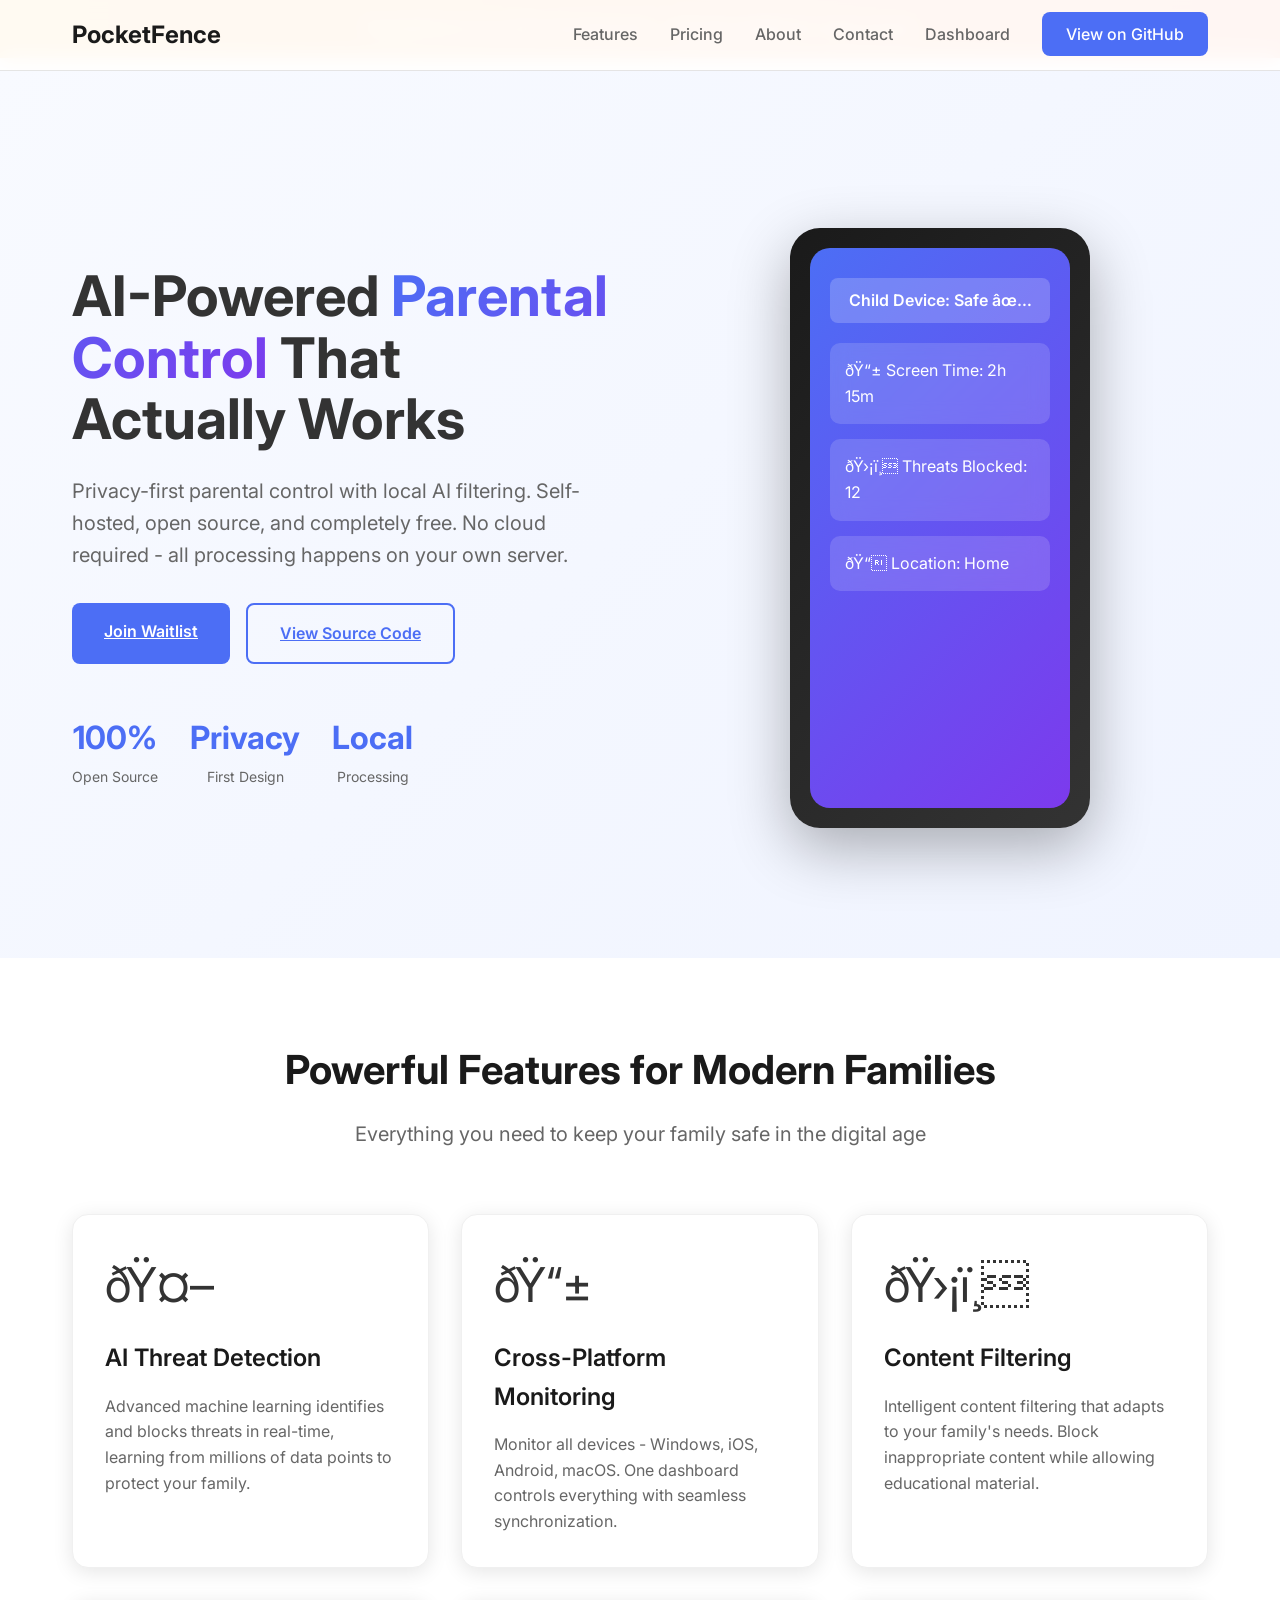
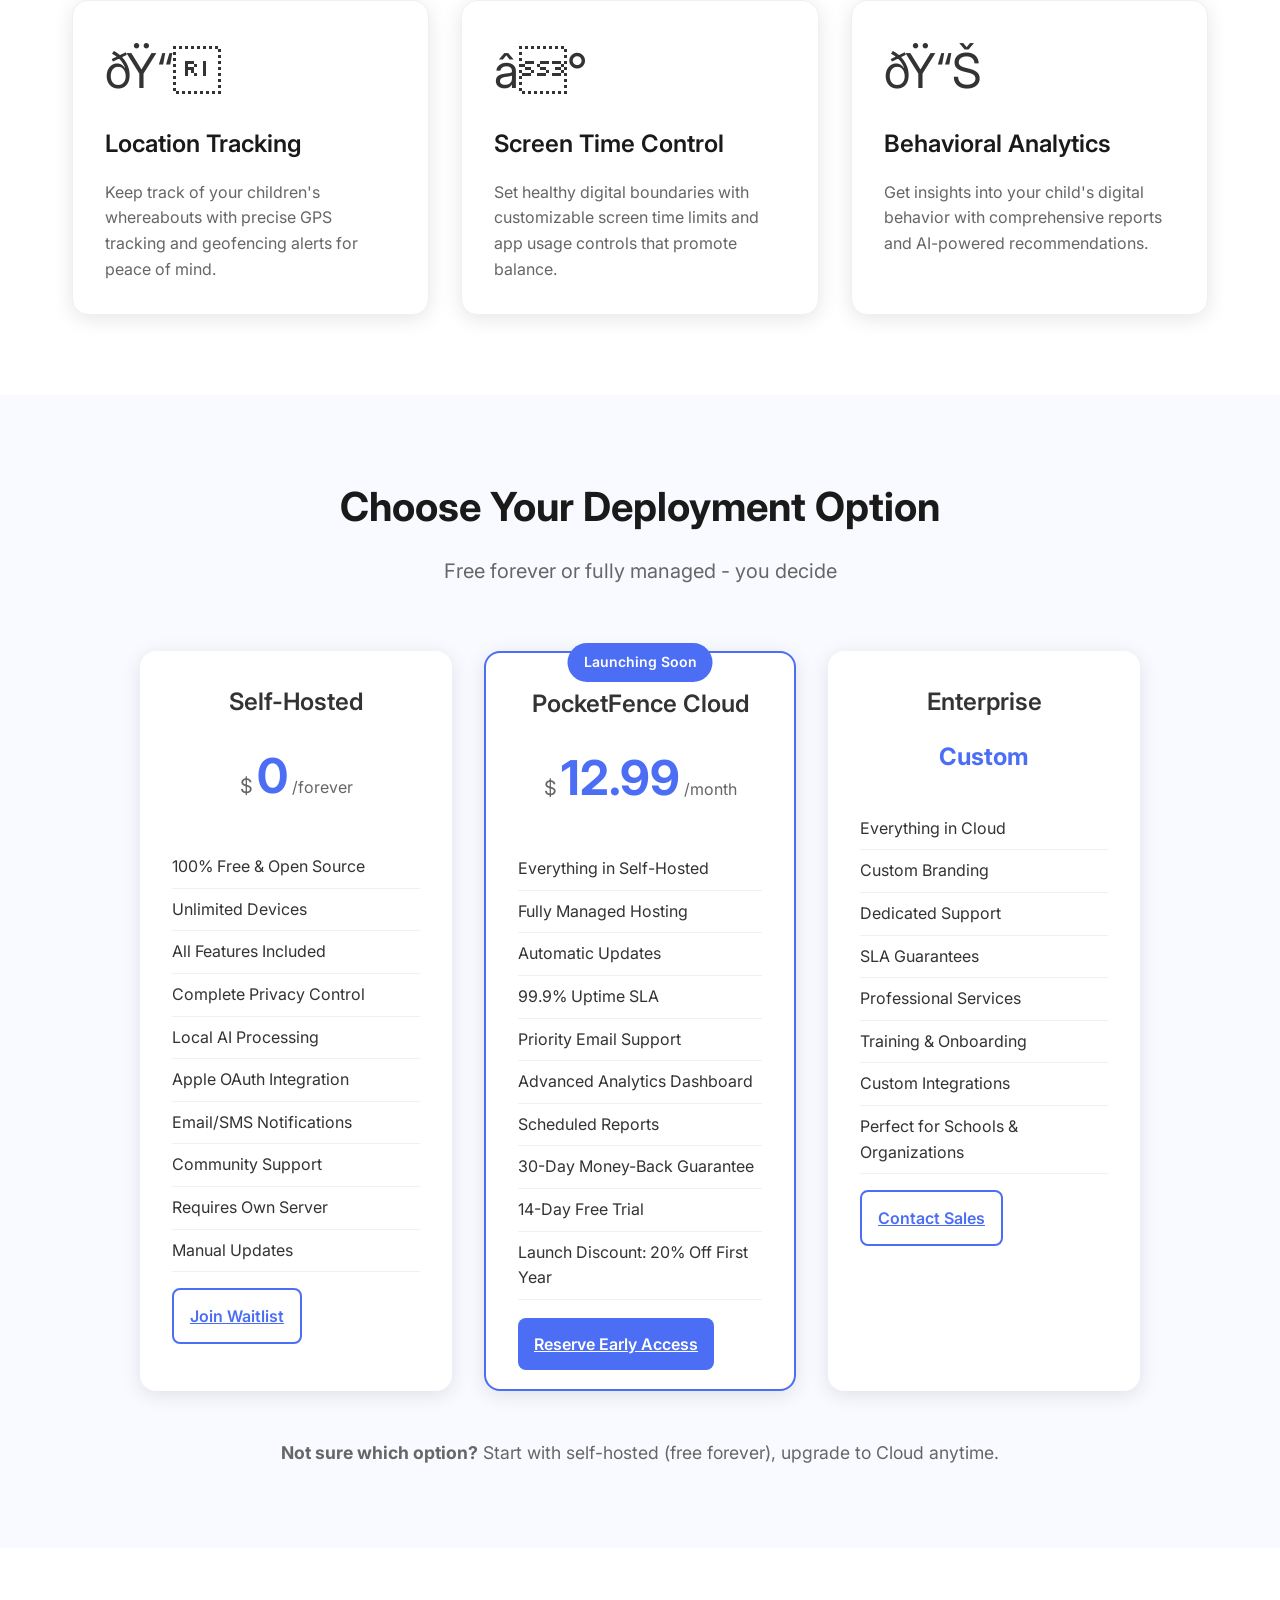
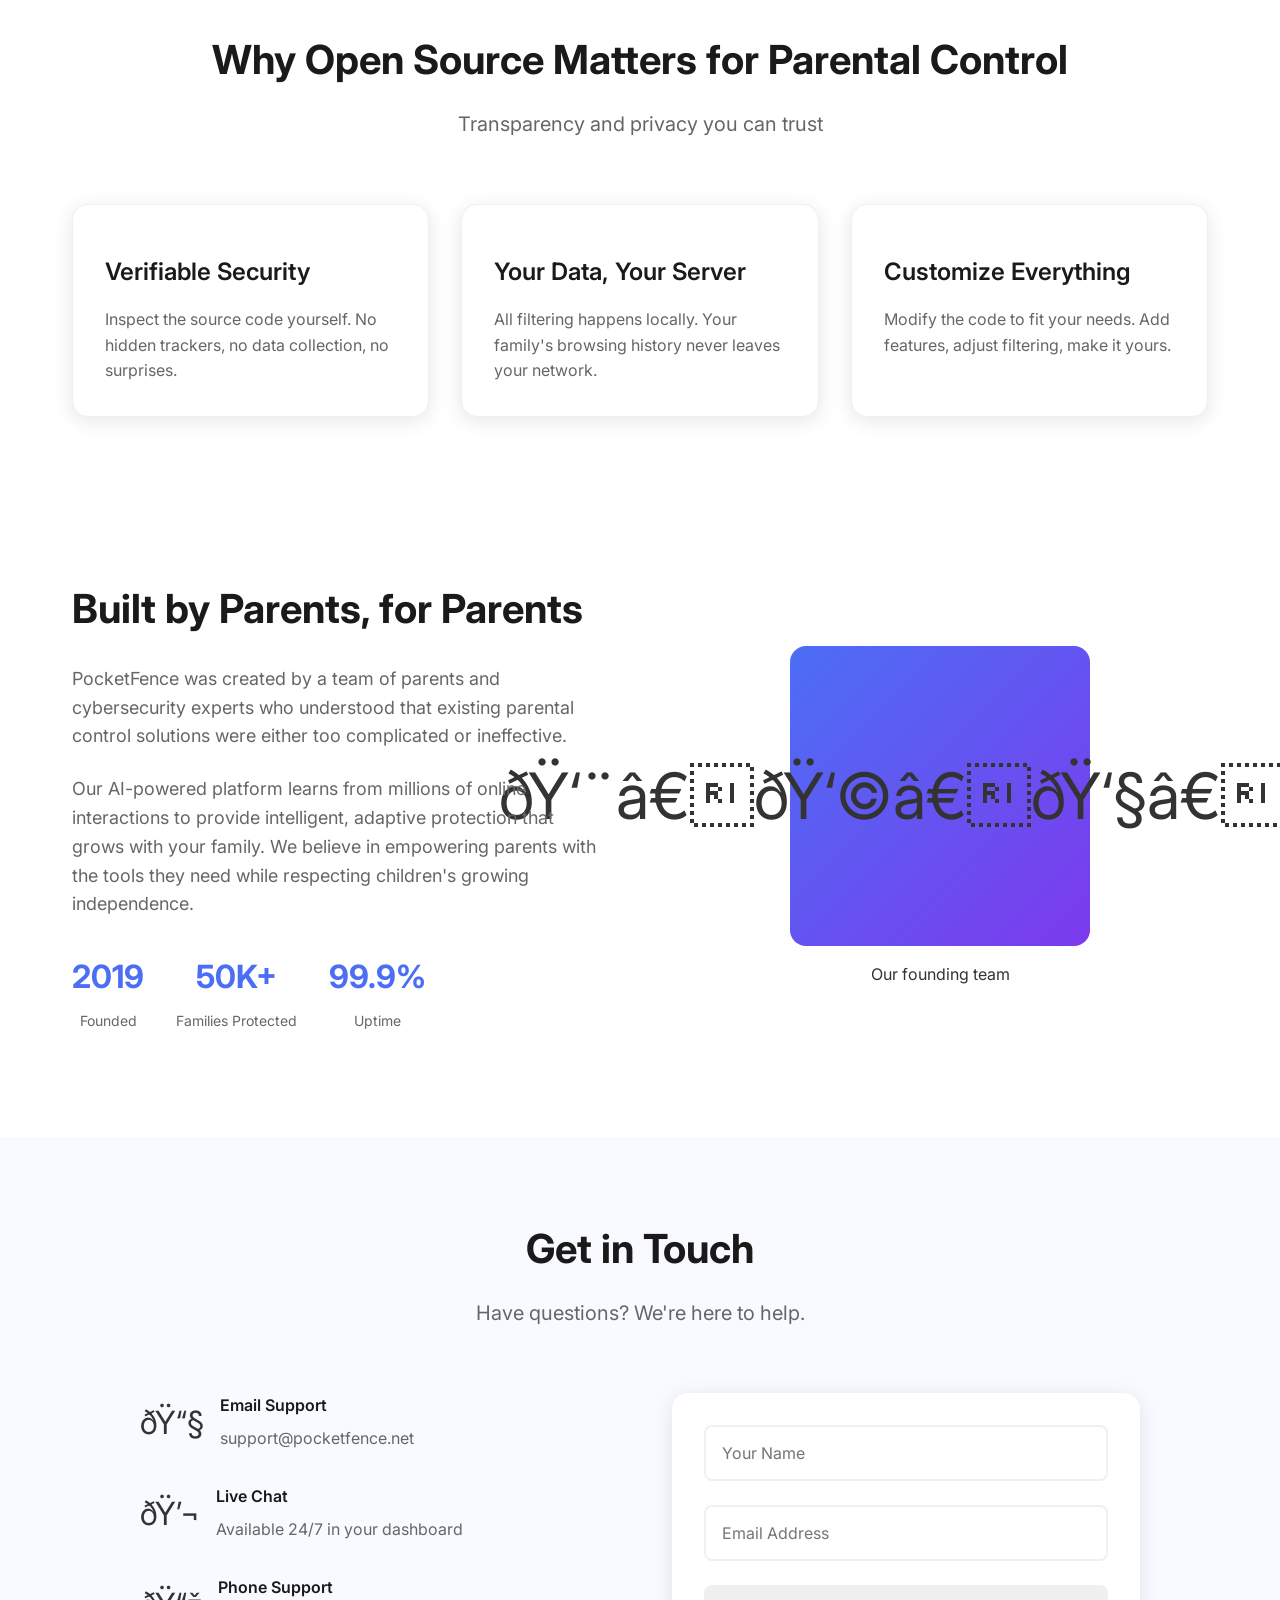
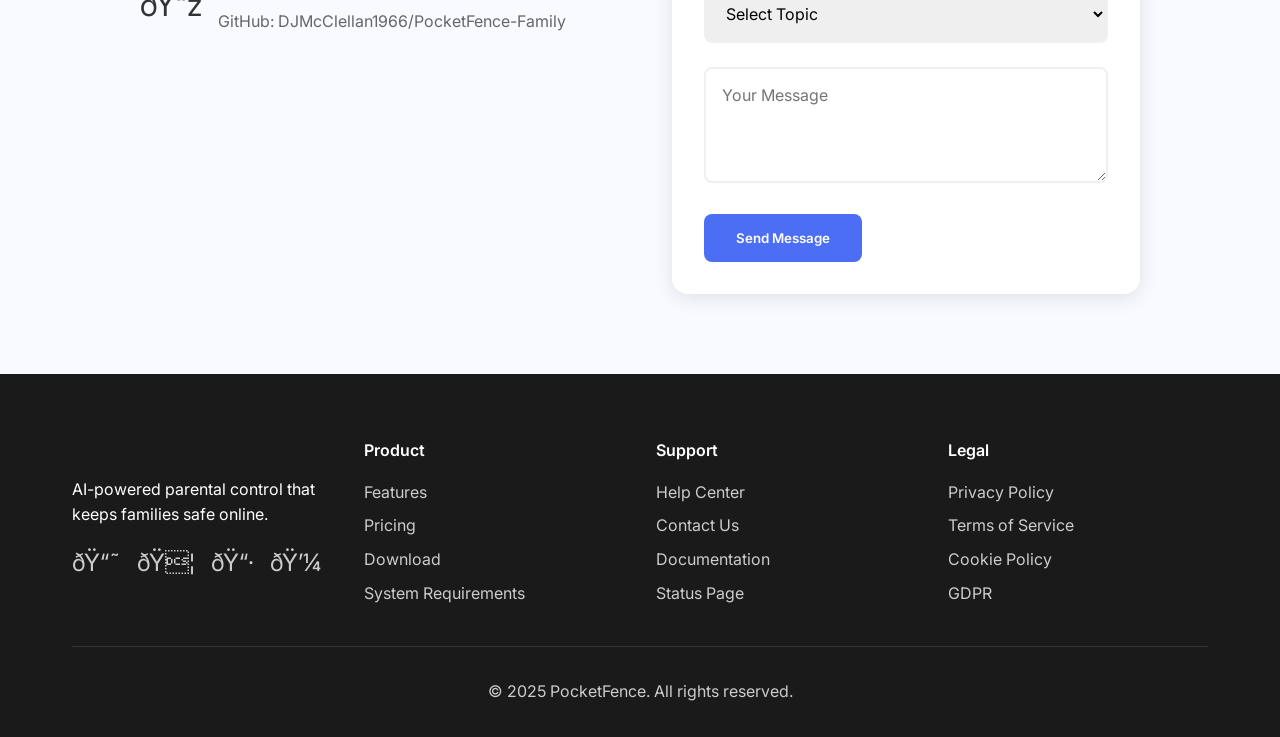
==== index.html @ a342f2fc "Revert "Fix navigation text and emoji rendering" This reverts commit f60ad20c7af3247d49fdb60813ce9ad" ====
﻿<!DOCTYPE html>
<html lang="en">
<head>
    <meta charset="UTF-8">
    <meta name="viewport" content="width=device-width, initial-scale=1.0">
    <title>PocketFence - AI-Powered Parental Control</title>
    <meta name="description" content="Revolutionary AI-powered parental control software that keeps your family safe online. Monitor, protect, and guide your children's digital experience.">
    <link rel="stylesheet" href="styles.css">
    <link rel="preconnect" href="https://fonts.googleapis.com">
    <link rel="preconnect" href="https://fonts.gstatic.com" crossorigin>
    <link href="https://fonts.googleapis.com/css2?family=Inter:wght@300;400;500;600;700&display=swap" rel="stylesheet">
    <script src="https://js.stripe.com/v3/"></script>
<style>
.coming-soon-banner {
    background: linear-gradient(90deg, #ff9800 0%, #ff5722 100%);
    color: white;
    padding: 1rem;
    text-align: center;
    font-weight: 600;
    position: sticky;
    top: 0;
    z-index: 1000;
    box-shadow: 0 2px 10px rgba(0,0,0,0.1);
}
.coming-soon-banner a {
    color: white;
    text-decoration: underline;
    font-weight: 700;
}
</style>
</head>
<div class='coming-soon-banner'> PocketFence is in active development - <a href='early-access.html'>Join the waitlist</a> for early access</div>
<body>
    <!-- Navigation -->
    <nav class="navbar">
        <div class="nav-container">
            <div class="nav-logo">
                
                <span class="logo-text">PocketFence</span>
            </div>
            <ul class="nav-menu">
                <li><a href="#features" class="nav-link">Features</a></li>
                <li><a href="#pricing" class="nav-link">Pricing</a></li>
                <li><a href="#about" class="nav-link">About</a></li>
                <li><a href="#contact" class="nav-link">Contact</a></li>
                <li><a href="https://pocketfence.net:5000" class="nav-link">Dashboard</a></li>
                <li><a href="https://github.com/DJMcClellan1966/PocketFence-Family" class="nav-link cta-button">View on GitHub</a></li>
            </ul>
            <div class="hamburger">
                <span></span><span></span><span></span>
            </div>
        </div>
    </nav>

    <!-- Hero Section -->
    <section class="hero">
        <div class="hero-container">
            <div class="hero-content">
                <h1 class="hero-title">
                    AI-Powered <span class="gradient-text">Parental Control</span> 
                    That Actually Works
                </h1>
                <p class="hero-description">
                    Privacy-first parental control with local AI filtering.
                    Self-hosted, open source, and completely free.
                    No cloud required - all processing happens on your own server.
                </p>
                <div class="hero-buttons">
                    <a href="early-access.html" class="btn-primary">Join Waitlist</a>
                    <a href="https://github.com/DJMcClellan1966/PocketFence-Family" class="btn-secondary">View Source Code</a>
                </div>
                <div class="hero-stats">
                    <div class="stat">
                        <span class="stat-number">100%</span>
                        <span class="stat-label">Open Source</span>
                    </div>
                    <div class="stat">
                        <span class="stat-number">Privacy</span>
                        <span class="stat-label">First Design</span>
                    </div>
                    <div class="stat">
                        <span class="stat-number">Local</span>
                        <span class="stat-label">Processing</span>
                    </div>
                </div>
            </div>
            <div class="hero-visual">
                <div class="phone-mockup">
                    <div class="phone-screen">
                        <div class="app-interface">
                            <div class="status-bar">Child Device: Safe âœ…</div>
                            <div class="dashboard-widgets">
                                <div class="widget">ðŸ“± Screen Time: 2h 15m</div>
                                <div class="widget">ðŸ›¡ï¸ Threats Blocked: 12</div>
                                <div class="widget">ðŸ“ Location: Home</div>
                            </div>
                        </div>
                    </div>
                </div>
            </div>
        </div>
    </section>

    <!-- Features Section -->
    <section id="features" class="features">
        <div class="container">
            <div class="section-header">
                <h2>Powerful Features for Modern Families</h2>
                <p>Everything you need to keep your family safe in the digital age</p>
            </div>
            <div class="features-grid">
                <div class="feature-card">
                    <div class="feature-icon">ðŸ¤–</div>
                    <h3>AI Threat Detection</h3>
                    <p>Advanced machine learning identifies and blocks threats in real-time, learning from millions of data points to protect your family.</p>
                </div>
                <div class="feature-card">
                    <div class="feature-icon">ðŸ“±</div>
                    <h3>Cross-Platform Monitoring</h3>
                    <p>Monitor all devices - Windows, iOS, Android, macOS. One dashboard controls everything with seamless synchronization.</p>
                </div>
                <div class="feature-card">
                    <div class="feature-icon">ðŸ›¡ï¸</div>
                    <h3>Content Filtering</h3>
                    <p>Intelligent content filtering that adapts to your family's needs. Block inappropriate content while allowing educational material.</p>
                </div>
                <div class="feature-card">
                    <div class="feature-icon">ðŸ“</div>
                    <h3>Location Tracking</h3>
                    <p>Keep track of your children's whereabouts with precise GPS tracking and geofencing alerts for peace of mind.</p>
                </div>
                <div class="feature-card">
                    <div class="feature-icon">â°</div>
                    <h3>Screen Time Control</h3>
                    <p>Set healthy digital boundaries with customizable screen time limits and app usage controls that promote balance.</p>
                </div>
                <div class="feature-card">
                    <div class="feature-icon">ðŸ“Š</div>
                    <h3>Behavioral Analytics</h3>
                    <p>Get insights into your child's digital behavior with comprehensive reports and AI-powered recommendations.</p>
                </div>
            </div>
        </div>
    </section>

    <!-- Pricing Section -->
    <section id="pricing" class="pricing">
          <div class="container">
              <div class="section-header">
                  <h2>Choose Your Deployment Option</h2>
                  <p>Free forever or fully managed - you decide</p>
              </div>
              <div class="pricing-grid">
                  <div class="pricing-card">
                      <div class="plan-header">
                          <h3>Self-Hosted</h3>
                          <div class="plan-price">
                              <span class="currency">$</span>
                              <span class="amount">0</span>
                              <span class="period">/forever</span>
                          </div>
                      </div>
                      <ul class="plan-features">
                          <li> 100% Free & Open Source</li>
                          <li> Unlimited Devices</li>
                          <li> All Features Included</li>
                          <li> Complete Privacy Control</li>
                          <li> Local AI Processing</li>
                          <li> Apple OAuth Integration</li>
                          <li> Email/SMS Notifications</li>
                          <li> Community Support</li>
                          <li> Requires Own Server</li>
                          <li> Manual Updates</li>
                      </ul>
                      <a href="early-access.html" class="plan-button btn-outline">Join Waitlist</a>
                  </div>

                  <div class="pricing-card featured">
                      <div class="popular-badge">Launching Soon</div>
                      <div class="plan-header">
                          <h3>PocketFence Cloud</h3>
                          <div class="plan-price">
                              <span class="currency">$</span>
                              <span class="amount">12.99</span>
                              <span class="period">/month</span>
                          </div>
                      </div>
                      <ul class="plan-features">
                          <li> Everything in Self-Hosted</li>
                          <li> Fully Managed Hosting</li>
                          <li> Automatic Updates</li>
                          <li> 99.9% Uptime SLA</li>
                          <li> Priority Email Support</li>
                          <li> Advanced Analytics Dashboard</li>
                          <li> Scheduled Reports</li>
                          <li> 30-Day Money-Back Guarantee</li>
                          <li> 14-Day Free Trial</li>
                          <li> Launch Discount: 20% Off First Year</li>
                      </ul>
                      <a href="early-access.html" class="plan-button btn-primary">Reserve Early Access</a>
                  </div>

                  <div class="pricing-card">
                      <div class="plan-header">
                          <h3>Enterprise</h3>
                          <div class="plan-price">
                              <span class="amount" style="font-size: 1.5rem;">Custom</span>
                          </div>
                      </div>
                      <ul class="plan-features">
                          <li> Everything in Cloud</li>
                          <li> Custom Branding</li>
                          <li> Dedicated Support</li>
                          <li> SLA Guarantees</li>
                          <li> Professional Services</li>
                          <li> Training & Onboarding</li>
                          <li> Custom Integrations</li>
                          <li> Perfect for Schools & Organizations</li>
                      </ul>
                      <a href="mailto:enterprise@pocketfence.net" class="plan-button btn-outline">Contact Sales</a>
                  </div>
              </div>

              <div class="container" style="margin-top: 3rem; text-align: center;">
                  <p style="color: #666; font-size: 1.1rem;">
                       <strong>Not sure which option?</strong> Start with self-hosted (free forever), upgrade to Cloud anytime.
                  </p>
              </div>
          </div>
      </section><!-- Why Open Source Section -->
      <section class="features">
          <div class="container">
              <div class="section-header">
                  <h2>Why Open Source Matters for Parental Control</h2>
                  <p>Transparency and privacy you can trust</p>
              </div>
              <div class="features-grid">
                  <div class="feature-card">
                      <div class="feature-icon"></div>
                      <h3>Verifiable Security</h3>
                      <p>Inspect the source code yourself. No hidden trackers, no data collection, no surprises.</p>
                  </div>
                  <div class="feature-card">
                      <div class="feature-icon"></div>
                      <h3>Your Data, Your Server</h3>
                      <p>All filtering happens locally. Your family's browsing history never leaves your network.</p>
                  </div>
                  <div class="feature-card">
                      <div class="feature-icon"></div>
                      <h3>Customize Everything</h3>
                      <p>Modify the code to fit your needs. Add features, adjust filtering, make it yours.</p>
                  </div>
              </div>
          </div>
      </section>

      <!-- About Section -->
    <section id="about" class="about">
        <div class="container">
            <div class="about-content">
                <div class="about-text">
                    <h2>Built by Parents, for Parents</h2>
                    <p>PocketFence was created by a team of parents and cybersecurity experts who understood that existing parental control solutions were either too complicated or ineffective.</p>
                    <p>Our AI-powered platform learns from millions of online interactions to provide intelligent, adaptive protection that grows with your family. We believe in empowering parents with the tools they need while respecting children's growing independence.</p>
                    <div class="about-stats">
                        <div class="about-stat">
                            <h3>2019</h3>
                            <p>Founded</p>
                        </div>
                        <div class="about-stat">
                            <h3>50K+</h3>
                            <p>Families Protected</p>
                        </div>
                        <div class="about-stat">
                            <h3>99.9%</h3>
                            <p>Uptime</p>
                        </div>
                    </div>
                </div>
                <div class="about-visual">
                    <div class="team-photo">
                        <div class="photo-placeholder">ðŸ‘¨â€ðŸ‘©â€ðŸ‘§â€ðŸ‘¦</div>
                        <p>Our founding team</p>
                    </div>
                </div>
            </div>
        </div>
    </section>

    <!-- Contact Section -->
    <section id="contact" class="contact">
        <div class="container">
            <div class="section-header">
                <h2>Get in Touch</h2>
                <p>Have questions? We're here to help.</p>
            </div>
            <div class="contact-grid">
                <div class="contact-info">
                    <div class="contact-item">
                        <div class="contact-icon">ðŸ“§</div>
                        <div>
                            <h4>Email Support</h4>
                            <p>support@pocketfence.net</p>
                        </div>
                    </div>
                    <div class="contact-item">
                        <div class="contact-icon">ðŸ’¬</div>
                        <div>
                            <h4>Live Chat</h4>
                            <p>Available 24/7 in your dashboard</p>
                        </div>
                    </div>
                    <div class="contact-item">
                        <div class="contact-icon">ðŸ“ž</div>
                        <div>
                            <h4>Phone Support</h4>
                            <p>GitHub: DJMcClellan1966/PocketFence-Family</p>
                        </div>
                    </div>
                </div>
                <div class="contact-form">
                    <form>
                        <div class="form-group">
                            <input type="text" placeholder="Your Name" required>
                        </div>
                        <div class="form-group">
                            <input type="email" placeholder="Email Address" required>
                        </div>
                        <div class="form-group">
                            <select required>
                                <option value="">Select Topic</option>
                                <option value="sales">Sales Inquiry</option>
                                <option value="support">Technical Support</option>
                                <option value="billing">Billing Question</option>
                                <option value="other">Other</option>
                            </select>
                        </div>
                        <div class="form-group">
                            <textarea placeholder="Your Message" rows="4" required></textarea>
                        </div>
                        <button type="submit" class="btn-primary">Send Message</button>
                    </form>
                </div>
            </div>
        </div>
    </section>

    <!-- Footer -->
    <footer class="footer">
        <div class="container">
            <div class="footer-content">
                <div class="footer-section">
                    <div class="footer-logo">
                        <span class="logo-text">PocketFence</span>
                    </div>
                    <p>AI-powered parental control that keeps families safe online.</p>
                    <div class="social-links">
                        <a href="#">ðŸ“˜</a>
                        <a href="#">ðŸ¦</a>
                        <a href="#">ðŸ“·</a>
                        <a href="#">ðŸ’¼</a>
                    </div>
                </div>
                <div class="footer-section">
                    <h4>Product</h4>
                    <ul>
                        <li><a href="#features">Features</a></li>
                        <li><a href="#pricing">Pricing</a></li>
                        <li><a href="#">Download</a></li>
                        <li><a href="#">System Requirements</a></li>
                    </ul>
                </div>
                <div class="footer-section">
                    <h4>Support</h4>
                    <ul>
                        <li><a href="#">Help Center</a></li>
                        <li><a href="#contact">Contact Us</a></li>
                        <li><a href="#">Documentation</a></li>
                        <li><a href="#">Status Page</a></li>
                    </ul>
                </div>
                <div class="footer-section">
                    <h4>Legal</h4>
                    <ul>
                        <li><a href="privacy.html">Privacy Policy</a></li>
                        <li><a href="terms.html">Terms of Service</a></li>
                        <li><a href="#">Cookie Policy</a></li>
                        <li><a href="#">GDPR</a></li>
                    </ul>
                </div>
            </div>
            <div class="footer-bottom">
                <p>&copy; 2025 PocketFence. All rights reserved.</p>
            </div>
        </div>
    </footer>

    <script src="script.js"></script>
</body>
</html>
---- styles.css ----
/* Emoji Support - Add to top of styles.css */
* {
    font-family: 'Inter', -apple-system, BlinkMacSystemFont, 'Segoe UI', 'Segoe UI Emoji', 'Segoe UI Symbol', 'Apple Color Emoji', 'Noto Color Emoji', Arial, sans-serif !important;
}
/* Emoji support */
body {
    font-family: 'Inter', -apple-system, BlinkMacSystemFont, 'Segoe UI', 'Segoe UI Emoji', 'Segoe UI Symbol', 'Apple Color Emoji', 'Noto Color Emoji', sans-serif;
}
/* Reset and Base Styles */
* {
    margin: 0;
    padding: 0;
    box-sizing: border-box;
}

body {
    font-family: 'Inter', sans-serif;
    line-height: 1.6;
    color: #333;
    overflow-x: hidden;
}

.container {
    max-width: 1200px;
    margin: 0 auto;
    padding: 0 2rem;
}

/* Navigation */
.navbar {
    position: fixed;
    top: 0;
    width: 100%;
    background: rgba(255, 255, 255, 0.95);
    backdrop-filter: blur(10px);
    z-index: 1000;
    padding: 1rem 0;
    border-bottom: 1px solid rgba(0, 0, 0, 0.1);
}

.nav-container {
    max-width: 1200px;
    margin: 0 auto;
    padding: 0 2rem;
    display: flex;
    justify-content: space-between;
    align-items: center;
}

.nav-logo {
    display: flex;
    align-items: center;
    gap: 0.5rem;
}

.logo {
    width: 32px;
    height: 32px;
    background: linear-gradient(135deg, #4C6EF5, #7C3AED);
    border-radius: 8px;
}

.logo-text {
    font-weight: 700;
    font-size: 1.5rem;
    color: #1a1a1a;
}

.nav-menu {
    display: flex;
    list-style: none;
    gap: 2rem;
    align-items: center;
}

.nav-link {
    text-decoration: none;
    color: #666;
    font-weight: 500;
    transition: color 0.3s;
}

.nav-link:hover {
    color: #4C6EF5;
}

.cta-button {
    background: #4C6EF5;
    color: white !important;
    padding: 0.75rem 1.5rem;
    border-radius: 8px;
    transition: background 0.3s;
}

.cta-button:hover {
    background: #3B5BDB;
}

.hamburger {
    display: none;
    flex-direction: column;
    cursor: pointer;
}

.hamburger span {
    width: 25px;
    height: 3px;
    background: #333;
    margin: 3px 0;
    transition: 0.3s;
}

/* Hero Section */
.hero {
    padding: 120px 0 80px;
    background: linear-gradient(135deg, #f8faff 0%, #f0f4ff 100%);
    min-height: 100vh;
    display: flex;
    align-items: center;
}

.hero-container {
    max-width: 1200px;
    margin: 0 auto;
    padding: 0 2rem;
    display: grid;
    grid-template-columns: 1fr 1fr;
    gap: 4rem;
    align-items: center;
}

.hero-title {
    font-size: 3.5rem;
    font-weight: 700;
    line-height: 1.1;
    margin-bottom: 1.5rem;
}

.gradient-text {
    background: linear-gradient(135deg, #4C6EF5, #7C3AED);
    -webkit-background-clip: text;
    -webkit-text-fill-color: transparent;
    background-clip: text;
}

.hero-description {
    font-size: 1.25rem;
    color: #666;
    margin-bottom: 2rem;
    line-height: 1.6;
}

.hero-buttons {
    display: flex;
    gap: 1rem;
    margin-bottom: 3rem;
}

.btn-primary {
    background: #4C6EF5;
    color: white;
    border: none;
    padding: 1rem 2rem;
    border-radius: 8px;
    font-weight: 600;
    cursor: pointer;
    transition: background 0.3s, transform 0.2s;
}

.btn-primary:hover {
    background: #3B5BDB;
    transform: translateY(-2px);
}

.btn-secondary {
    background: transparent;
    color: #4C6EF5;
    border: 2px solid #4C6EF5;
    padding: 1rem 2rem;
    border-radius: 8px;
    font-weight: 600;
    cursor: pointer;
    transition: all 0.3s;
}

.btn-secondary:hover {
    background: #4C6EF5;
    color: white;
    transform: translateY(-2px);
}

.hero-stats {
    display: flex;
    gap: 2rem;
}

.stat {
    text-align: center;
}

.stat-number {
    display: block;
    font-size: 2rem;
    font-weight: 700;
    color: #4C6EF5;
}

.stat-label {
    font-size: 0.875rem;
    color: #666;
}

.hero-visual {
    display: flex;
    justify-content: center;
}

.phone-mockup {
    width: 300px;
    height: 600px;
    background: linear-gradient(135deg, #1a1a1a, #333);
    border-radius: 30px;
    padding: 20px;
    position: relative;
    box-shadow: 0 20px 60px rgba(0, 0, 0, 0.3);
}

.phone-screen {
    width: 100%;
    height: 100%;
    background: linear-gradient(135deg, #4C6EF5, #7C3AED);
    border-radius: 20px;
    padding: 30px 20px;
    color: white;
}

.status-bar {
    background: rgba(255, 255, 255, 0.2);
    padding: 10px;
    border-radius: 8px;
    margin-bottom: 20px;
    text-align: center;
    font-weight: 600;
}

.dashboard-widgets {
    display: flex;
    flex-direction: column;
    gap: 15px;
}

.widget {
    background: rgba(255, 255, 255, 0.15);
    padding: 15px;
    border-radius: 10px;
    backdrop-filter: blur(10px);
}

/* Features Section */
.features {
    padding: 80px 0;
    background: white;
}

.section-header {
    text-align: center;
    margin-bottom: 4rem;
}

.section-header h2 {
    font-size: 2.5rem;
    font-weight: 700;
    margin-bottom: 1rem;
    color: #1a1a1a;
}

.section-header p {
    font-size: 1.25rem;
    color: #666;
}

.features-grid {
    display: grid;
    grid-template-columns: repeat(auto-fit, minmax(350px, 1fr));
    gap: 2rem;
}

.feature-card {
    background: white;
    padding: 2rem;
    border-radius: 16px;
    box-shadow: 0 4px 20px rgba(0, 0, 0, 0.1);
    transition: transform 0.3s, box-shadow 0.3s;
    border: 1px solid #f0f0f0;
}

.feature-card:hover {
    transform: translateY(-5px);
    box-shadow: 0 8px 30px rgba(0, 0, 0, 0.15);
}

.feature-icon {
    font-size: 3rem;
    margin-bottom: 1rem;
}

.feature-card h3 {
    font-size: 1.5rem;
    font-weight: 600;
    margin-bottom: 1rem;
    color: #1a1a1a;
}

.feature-card p {
    color: #666;
    line-height: 1.6;
}

/* Pricing Section */
.pricing {
    padding: 80px 0;
    background: #f8faff;
}

.pricing-toggle {
    display: flex;
    align-items: center;
    justify-content: center;
    gap: 1rem;
    margin-bottom: 3rem;
}

.toggle-label {
    font-weight: 600;
    color: #666;
}

.switch {
    position: relative;
    display: inline-block;
    width: 60px;
    height: 34px;
}

.switch input {
    opacity: 0;
    width: 0;
    height: 0;
}

.slider {
    position: absolute;
    cursor: pointer;
    top: 0;
    left: 0;
    right: 0;
    bottom: 0;
    background-color: #ccc;
    transition: .4s;
    border-radius: 34px;
}

.slider:before {
    position: absolute;
    content: "";
    height: 26px;
    width: 26px;
    left: 4px;
    bottom: 4px;
    background-color: white;
    transition: .4s;
    border-radius: 50%;
}

input:checked + .slider {
    background-color: #4C6EF5;
}

input:checked + .slider:before {
    transform: translateX(26px);
}

.discount-badge {
    background: #10B981;
    color: white;
    padding: 0.25rem 0.5rem;
    border-radius: 4px;
    font-size: 0.75rem;
    font-weight: 600;
}

.pricing-grid {
    display: grid;
    grid-template-columns: repeat(auto-fit, minmax(300px, 1fr));
    gap: 2rem;
    max-width: 1000px;
    margin: 0 auto;
}

.pricing-card {
    background: white;
    border-radius: 16px;
    padding: 2rem;
    position: relative;
    box-shadow: 0 4px 20px rgba(0, 0, 0, 0.1);
    transition: transform 0.3s, box-shadow 0.3s;
}

.pricing-card:hover {
    transform: translateY(-5px);
    box-shadow: 0 8px 30px rgba(0, 0, 0, 0.15);
}

.pricing-card.featured {
    border: 2px solid #4C6EF5;
    transform: scale(1.05);
}

.popular-badge {
    position: absolute;
    top: -10px;
    left: 50%;
    transform: translateX(-50%);
    background: #4C6EF5;
    color: white;
    padding: 0.5rem 1rem;
    border-radius: 20px;
    font-size: 0.875rem;
    font-weight: 600;
}

.plan-header {
    text-align: center;
    margin-bottom: 2rem;
}

.plan-header h3 {
    font-size: 1.5rem;
    font-weight: 600;
    margin-bottom: 1rem;
}

.plan-price {
    display: flex;
    align-items: baseline;
    justify-content: center;
    gap: 0.25rem;
}

.currency {
    font-size: 1.25rem;
    color: #666;
}

.amount {
    font-size: 3rem;
    font-weight: 700;
    color: #4C6EF5;
}

.period {
    color: #666;
}

.plan-features {
    list-style: none;
    margin-bottom: 2rem;
}

.plan-features li {
    padding: 0.5rem 0;
    border-bottom: 1px solid #f0f0f0;
}

.plan-button {
    width: 100%;
    padding: 1rem;
    border-radius: 8px;
    font-weight: 600;
    cursor: pointer;
    transition: all 0.3s;
}

.btn-outline {
    background: transparent;
    color: #4C6EF5;
    border: 2px solid #4C6EF5;
}

.btn-outline:hover {
    background: #4C6EF5;
    color: white;
}

/* About Section */
.about {
    padding: 80px 0;
    background: white;
}

.about-content {
    display: grid;
    grid-template-columns: 1fr 1fr;
    gap: 4rem;
    align-items: center;
}

.about-text h2 {
    font-size: 2.5rem;
    font-weight: 700;
    margin-bottom: 1.5rem;
    color: #1a1a1a;
}

.about-text p {
    font-size: 1.125rem;
    color: #666;
    margin-bottom: 1.5rem;
    line-height: 1.6;
}

.about-stats {
    display: flex;
    gap: 2rem;
    margin-top: 2rem;
}

.about-stat {
    text-align: center;
}

.about-stat h3 {
    font-size: 2rem;
    font-weight: 700;
    color: #4C6EF5;
    margin-bottom: 0.5rem;
}

.about-stat p {
    color: #666;
    font-size: 0.875rem;
}

.team-photo {
    text-align: center;
}

.photo-placeholder {
    width: 300px;
    height: 300px;
    background: linear-gradient(135deg, #4C6EF5, #7C3AED);
    border-radius: 16px;
    display: flex;
    align-items: center;
    justify-content: center;
    font-size: 4rem;
    margin: 0 auto 1rem;
}

/* Contact Section */
.contact {
    padding: 80px 0;
    background: #f8faff;
}

.contact-grid {
    display: grid;
    grid-template-columns: 1fr 1fr;
    gap: 4rem;
    max-width: 1000px;
    margin: 0 auto;
}

.contact-item {
    display: flex;
    align-items: center;
    gap: 1rem;
    margin-bottom: 2rem;
}

.contact-icon {
    font-size: 2rem;
}

.contact-item h4 {
    font-weight: 600;
    margin-bottom: 0.5rem;
    color: #1a1a1a;
}

.contact-item p {
    color: #666;
}

.contact-form {
    background: white;
    padding: 2rem;
    border-radius: 16px;
    box-shadow: 0 4px 20px rgba(0, 0, 0, 0.1);
}

.form-group {
    margin-bottom: 1.5rem;
}

.form-group input,
.form-group select,
.form-group textarea {
    width: 100%;
    padding: 1rem;
    border: 2px solid #f0f0f0;
    border-radius: 8px;
    font-size: 1rem;
    transition: border-color 0.3s;
}

.form-group input:focus,
.form-group select:focus,
.form-group textarea:focus {
    outline: none;
    border-color: #4C6EF5;
}

/* Footer */
.footer {
    background: #1a1a1a;
    color: white;
    padding: 4rem 0 2rem;
}

.footer-content {
    display: grid;
    grid-template-columns: repeat(auto-fit, minmax(250px, 1fr));
    gap: 2rem;
    margin-bottom: 2rem;
}

.footer-section h4 {
    font-weight: 600;
    margin-bottom: 1rem;
}

.footer-section ul {
    list-style: none;
}

.footer-section ul li {
    margin-bottom: 0.5rem;
}

.footer-section ul li a {
    color: #ccc;
    text-decoration: none;
    transition: color 0.3s;
}

.footer-section ul li a:hover {
    color: white;
}

.social-links {
    display: flex;
    gap: 1rem;
    margin-top: 1rem;
}

.social-links a {
    color: #ccc;
    font-size: 1.5rem;
    text-decoration: none;
    transition: color 0.3s;
}

.social-links a:hover {
    color: #4C6EF5;
}

.footer-bottom {
    border-top: 1px solid #333;
    padding-top: 2rem;
    text-align: center;
    color: #ccc;
}

/* Responsive Design */
@media (max-width: 768px) {
    .hamburger {
        display: flex;
    }

    .nav-menu {
        position: fixed;
        left: -100%;
        top: 70px;
        flex-direction: column;
        background-color: white;
        width: 100%;
        text-align: center;
        transition: 0.3s;
        box-shadow: 0 10px 27px rgba(0, 0, 0, 0.05);
        padding: 2rem 0;
    }

    .nav-menu.active {
        left: 0;
    }

    .hero-container {
        grid-template-columns: 1fr;
        text-align: center;
    }

    .hero-title {
        font-size: 2.5rem;
    }

    .hero-buttons {
        justify-content: center;
    }

    .features-grid {
        grid-template-columns: 1fr;
    }

    .pricing-grid {
        grid-template-columns: 1fr;
    }

    .about-content {
        grid-template-columns: 1fr;
    }

    .contact-grid {
        grid-template-columns: 1fr;
    }

    .hero-stats {
        justify-content: center;
    }

    .about-stats {
        justify-content: center;
    }

    .container {
        padding: 0 1rem;
    }
}
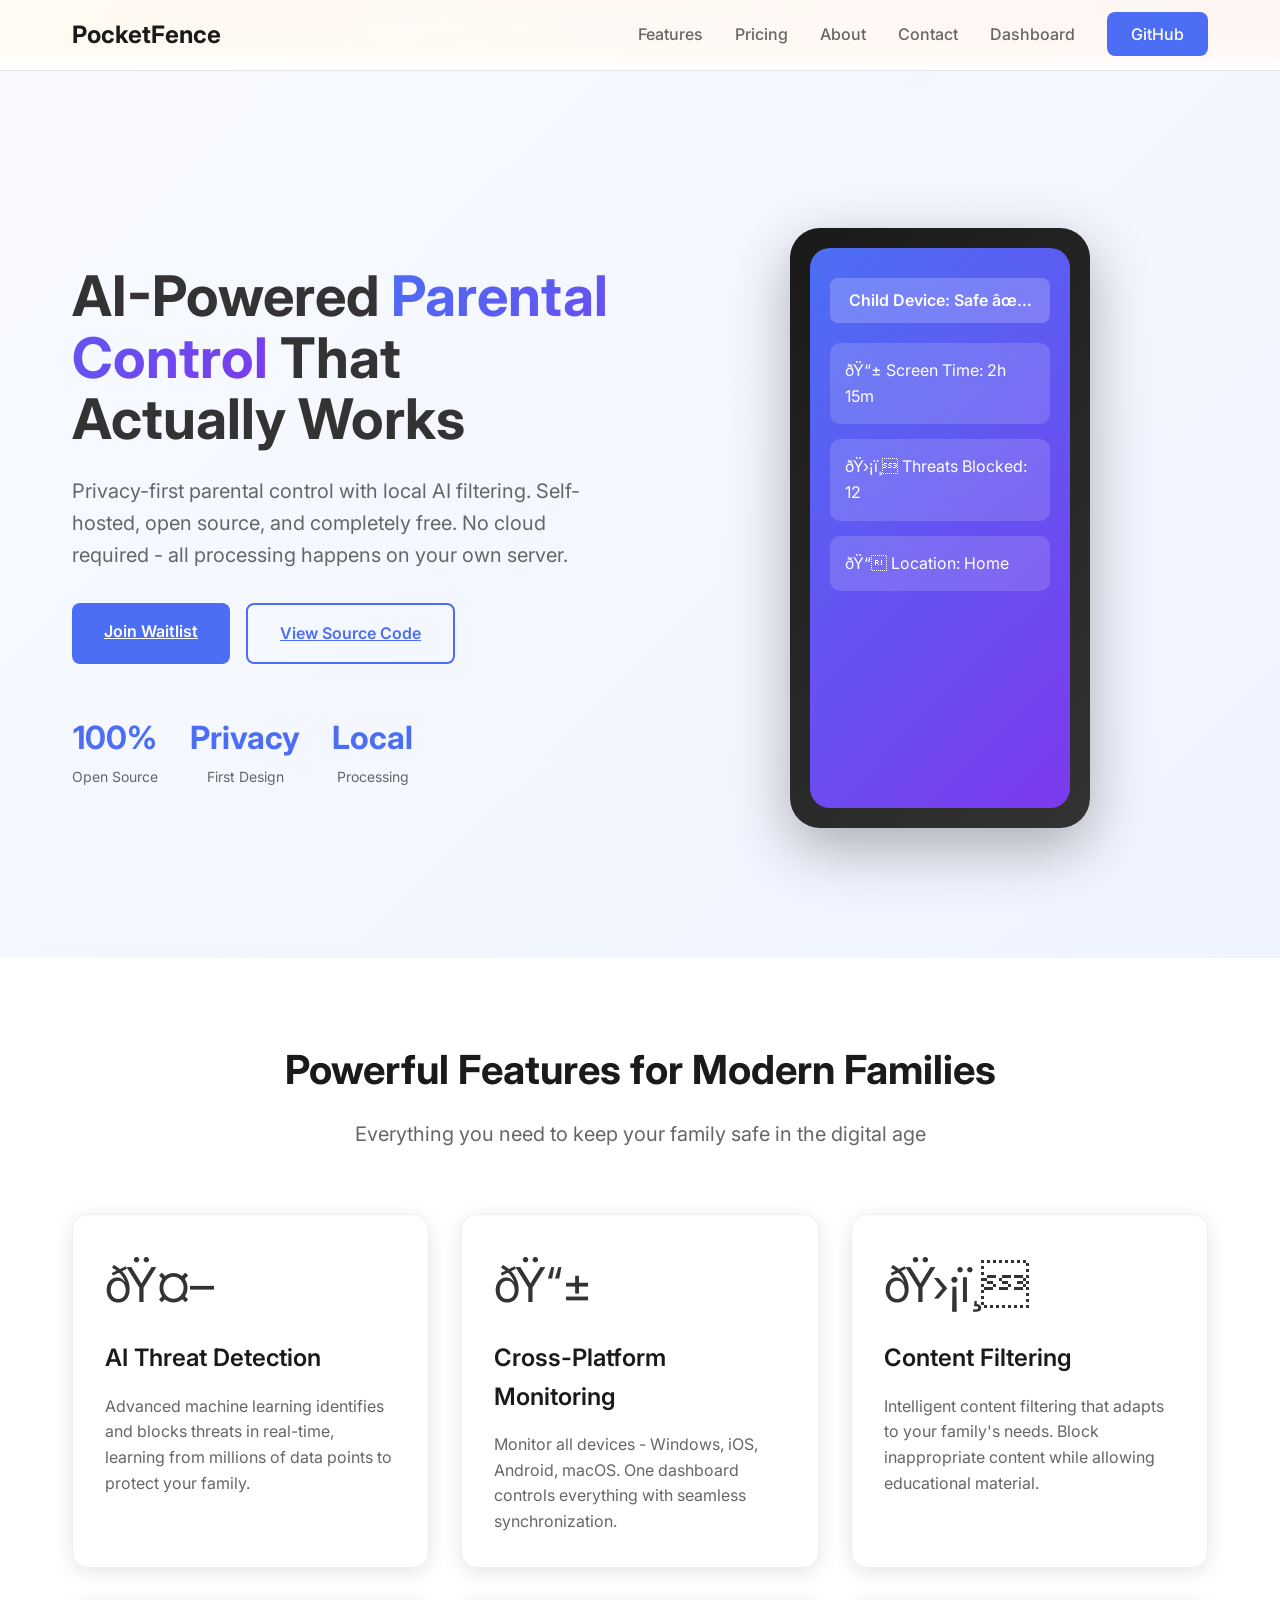
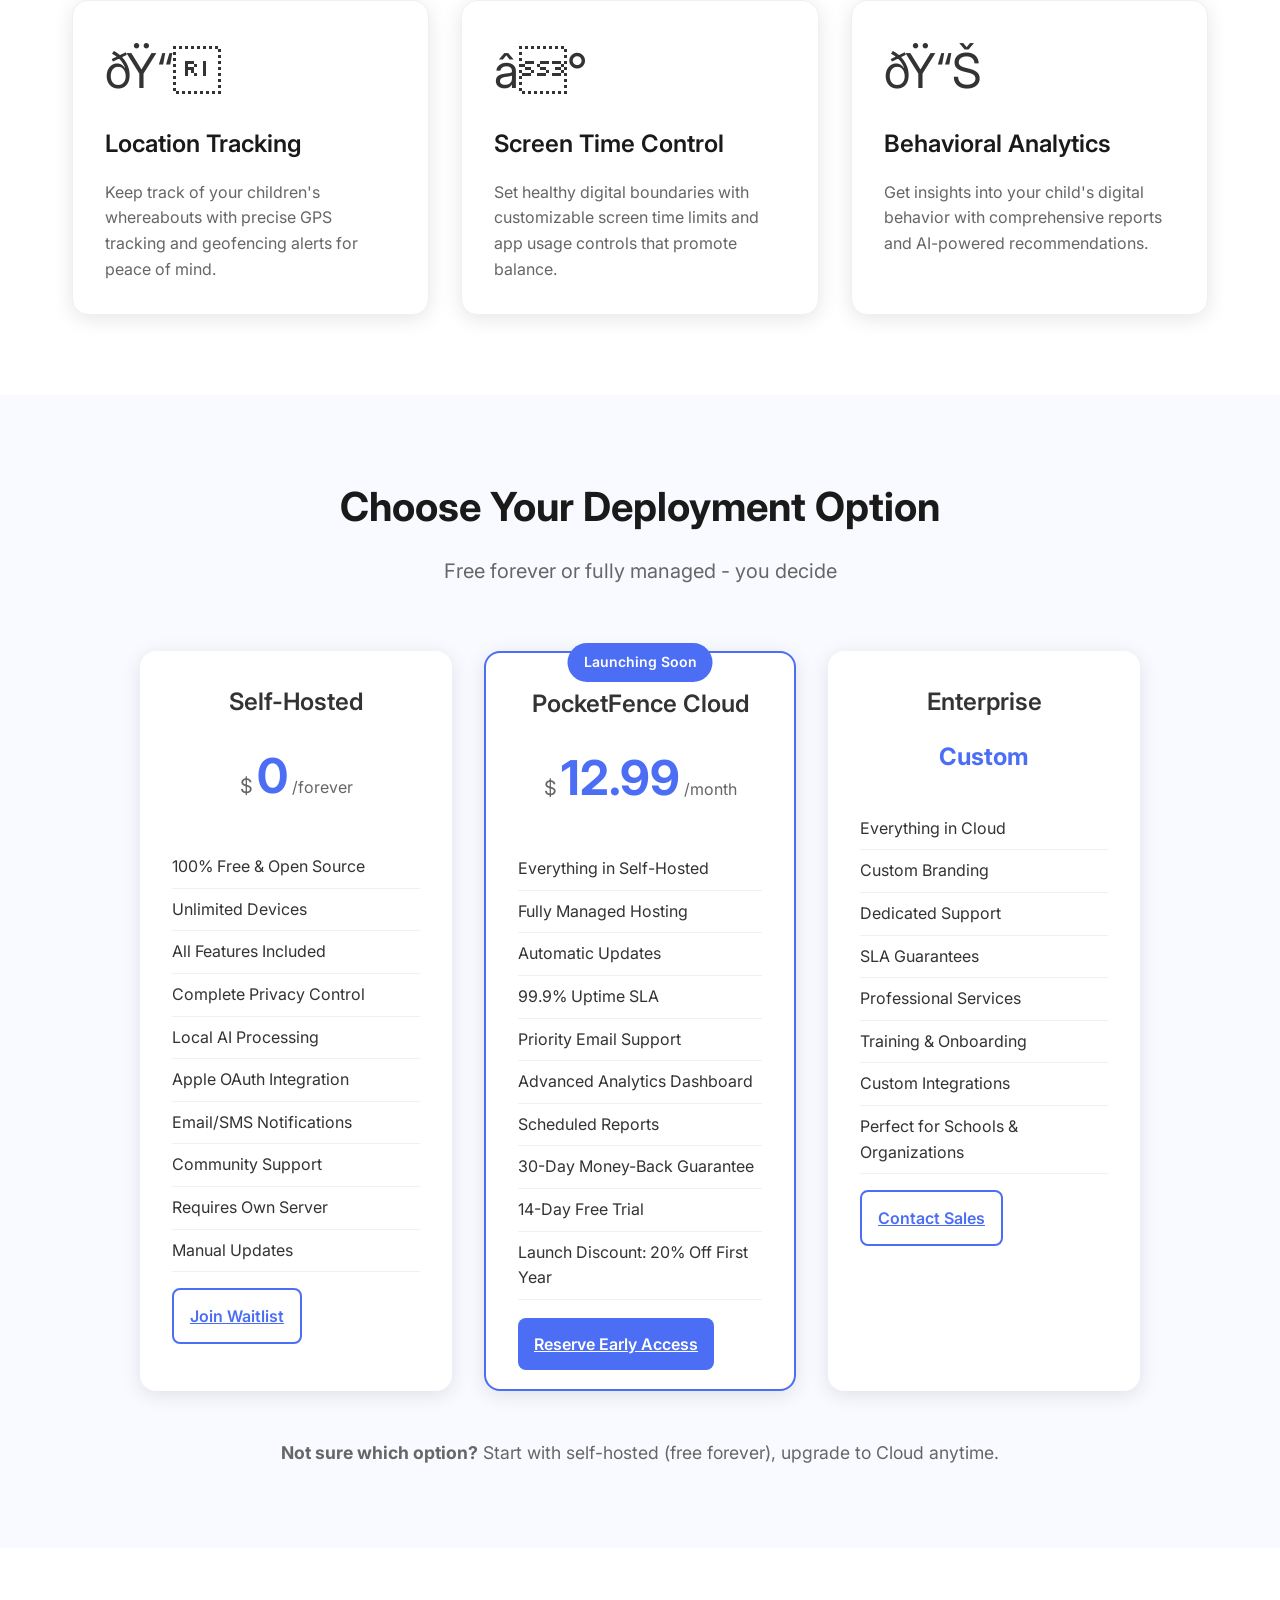
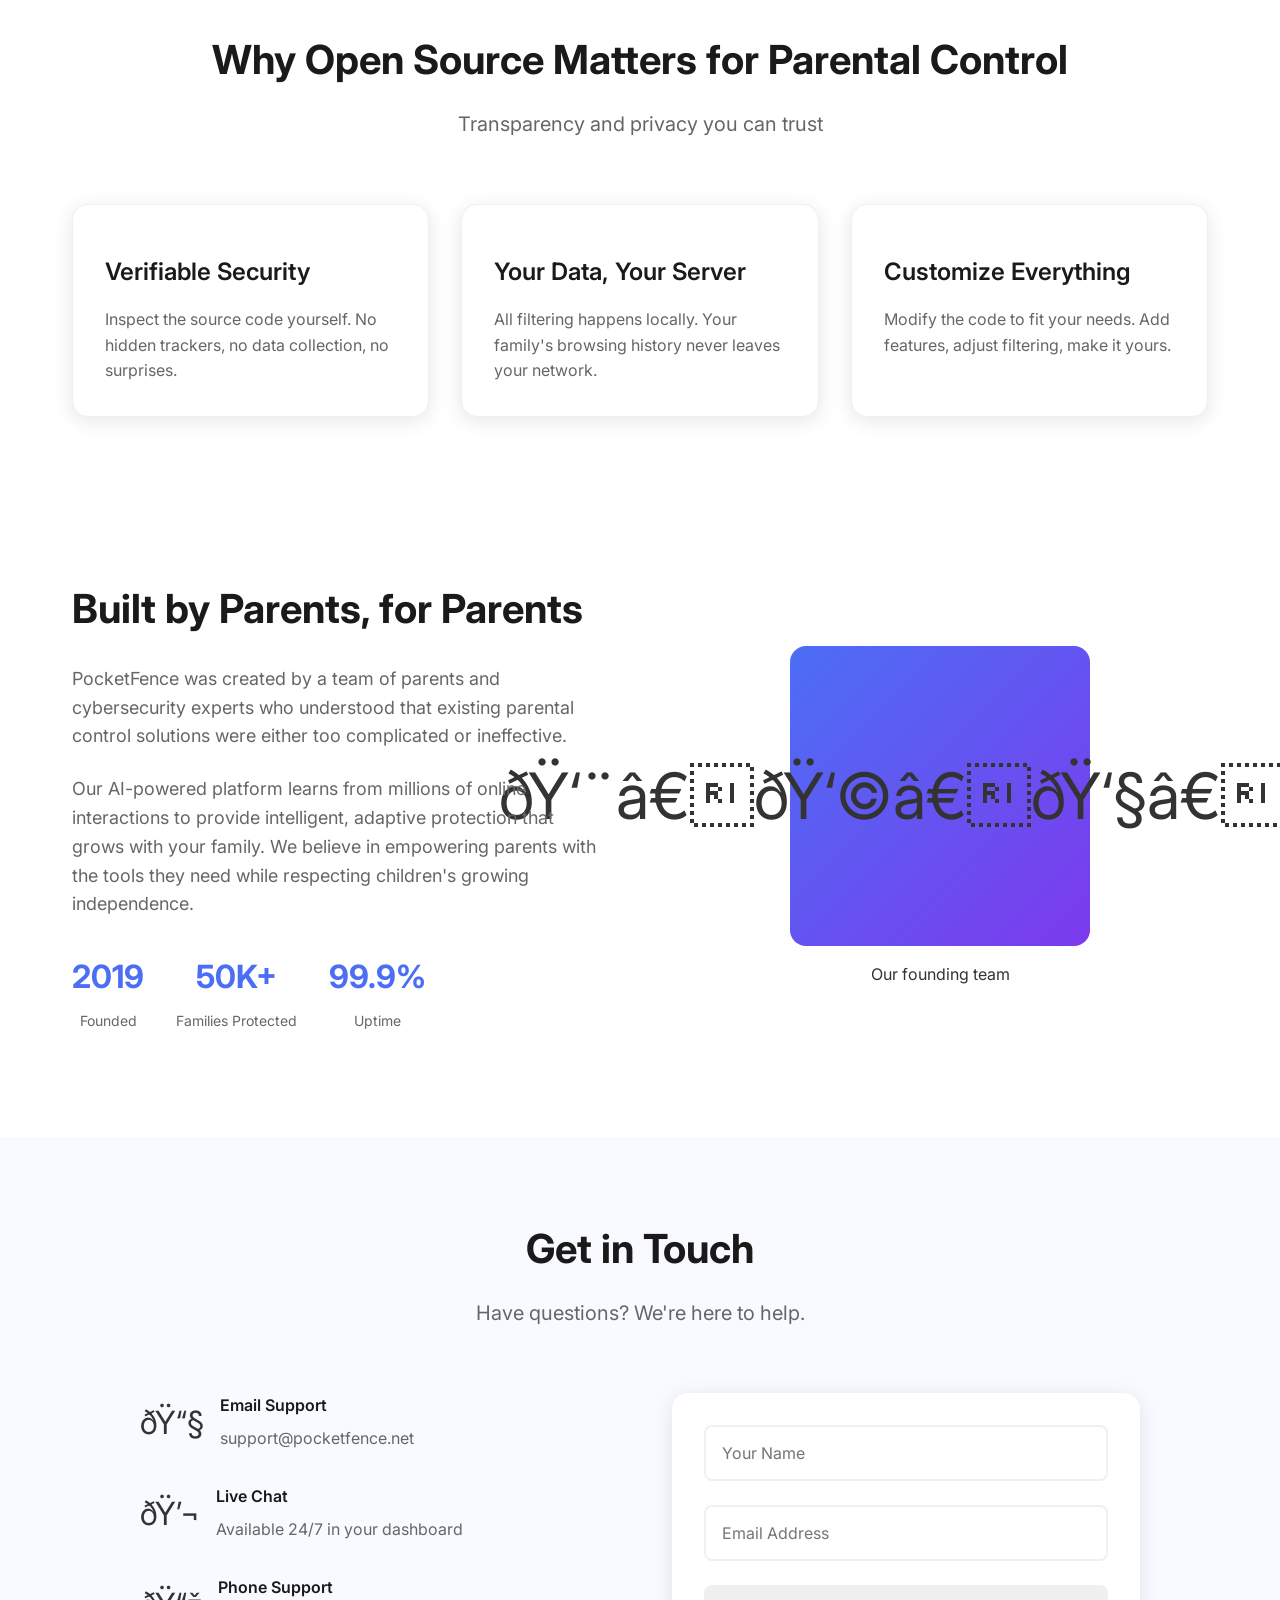
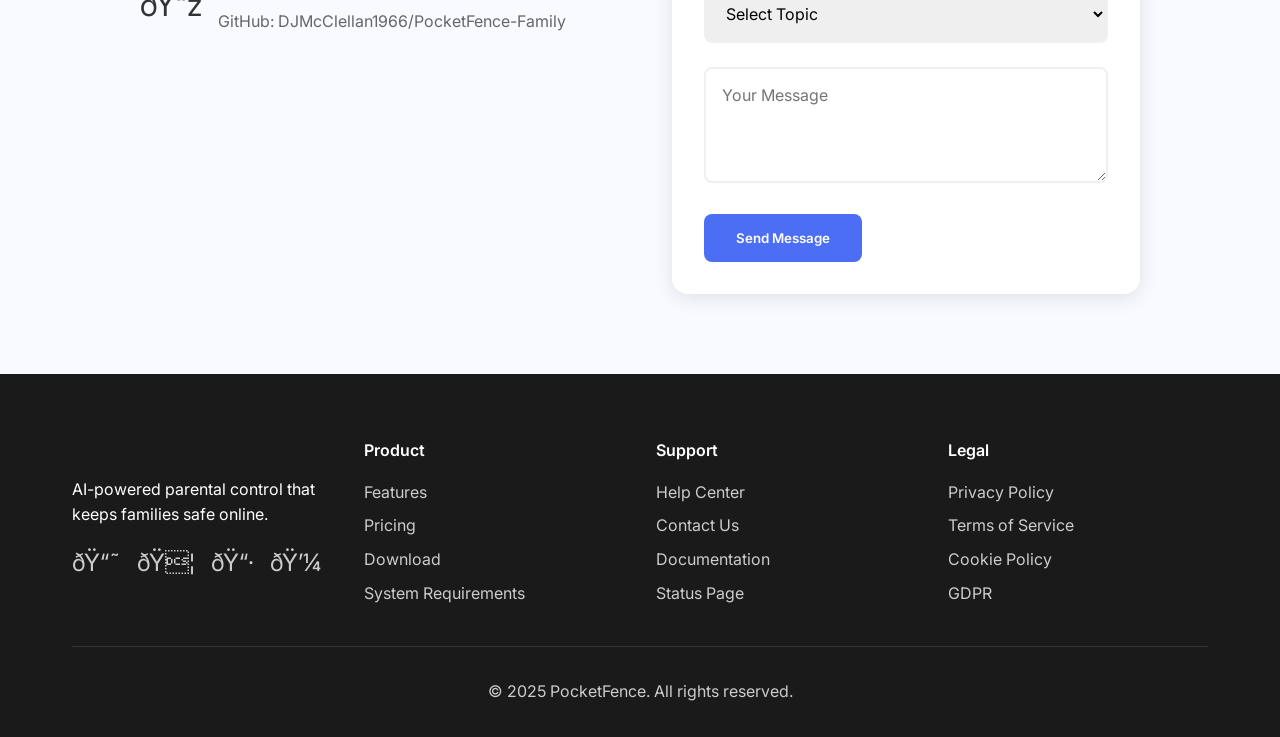
==== commit bc9c740c: "Simplify GitHub button text" ====
--- a/index.html
+++ b/index.html
@@ -44,7 +44,7 @@
                 <li><a href="#about" class="nav-link">About</a></li>
                 <li><a href="#contact" class="nav-link">Contact</a></li>
                 <li><a href="https://pocketfence.net:5000" class="nav-link">Dashboard</a></li>
-                <li><a href="https://github.com/DJMcClellan1966/PocketFence-Family" class="nav-link cta-button">View on GitHub</a></li>
+                <li><a href="https://github.com/DJMcClellan1966/PocketFence-Family" class="nav-link cta-button">GitHub</a></li>
             </ul>
             <div class="hamburger">
                 <span></span><span></span><span></span>
@@ -403,3 +403,4 @@
 
 
 
+
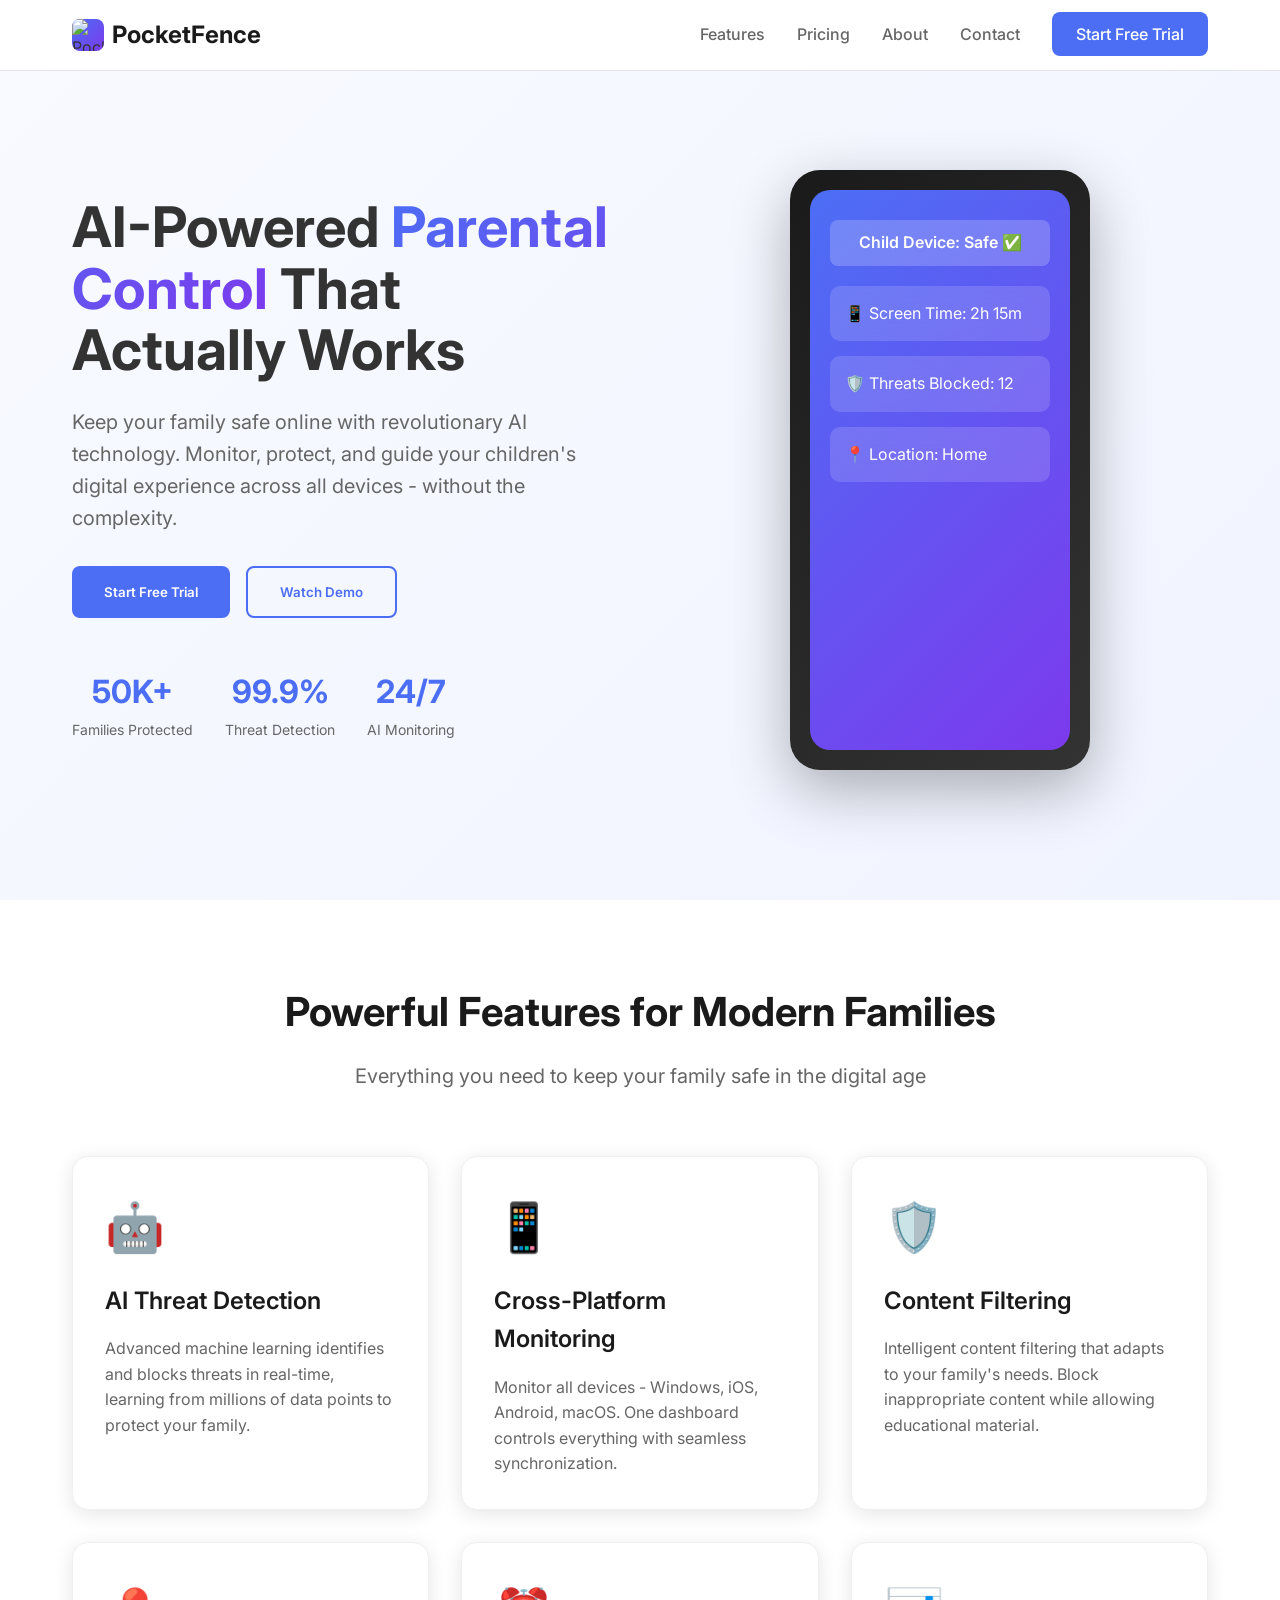
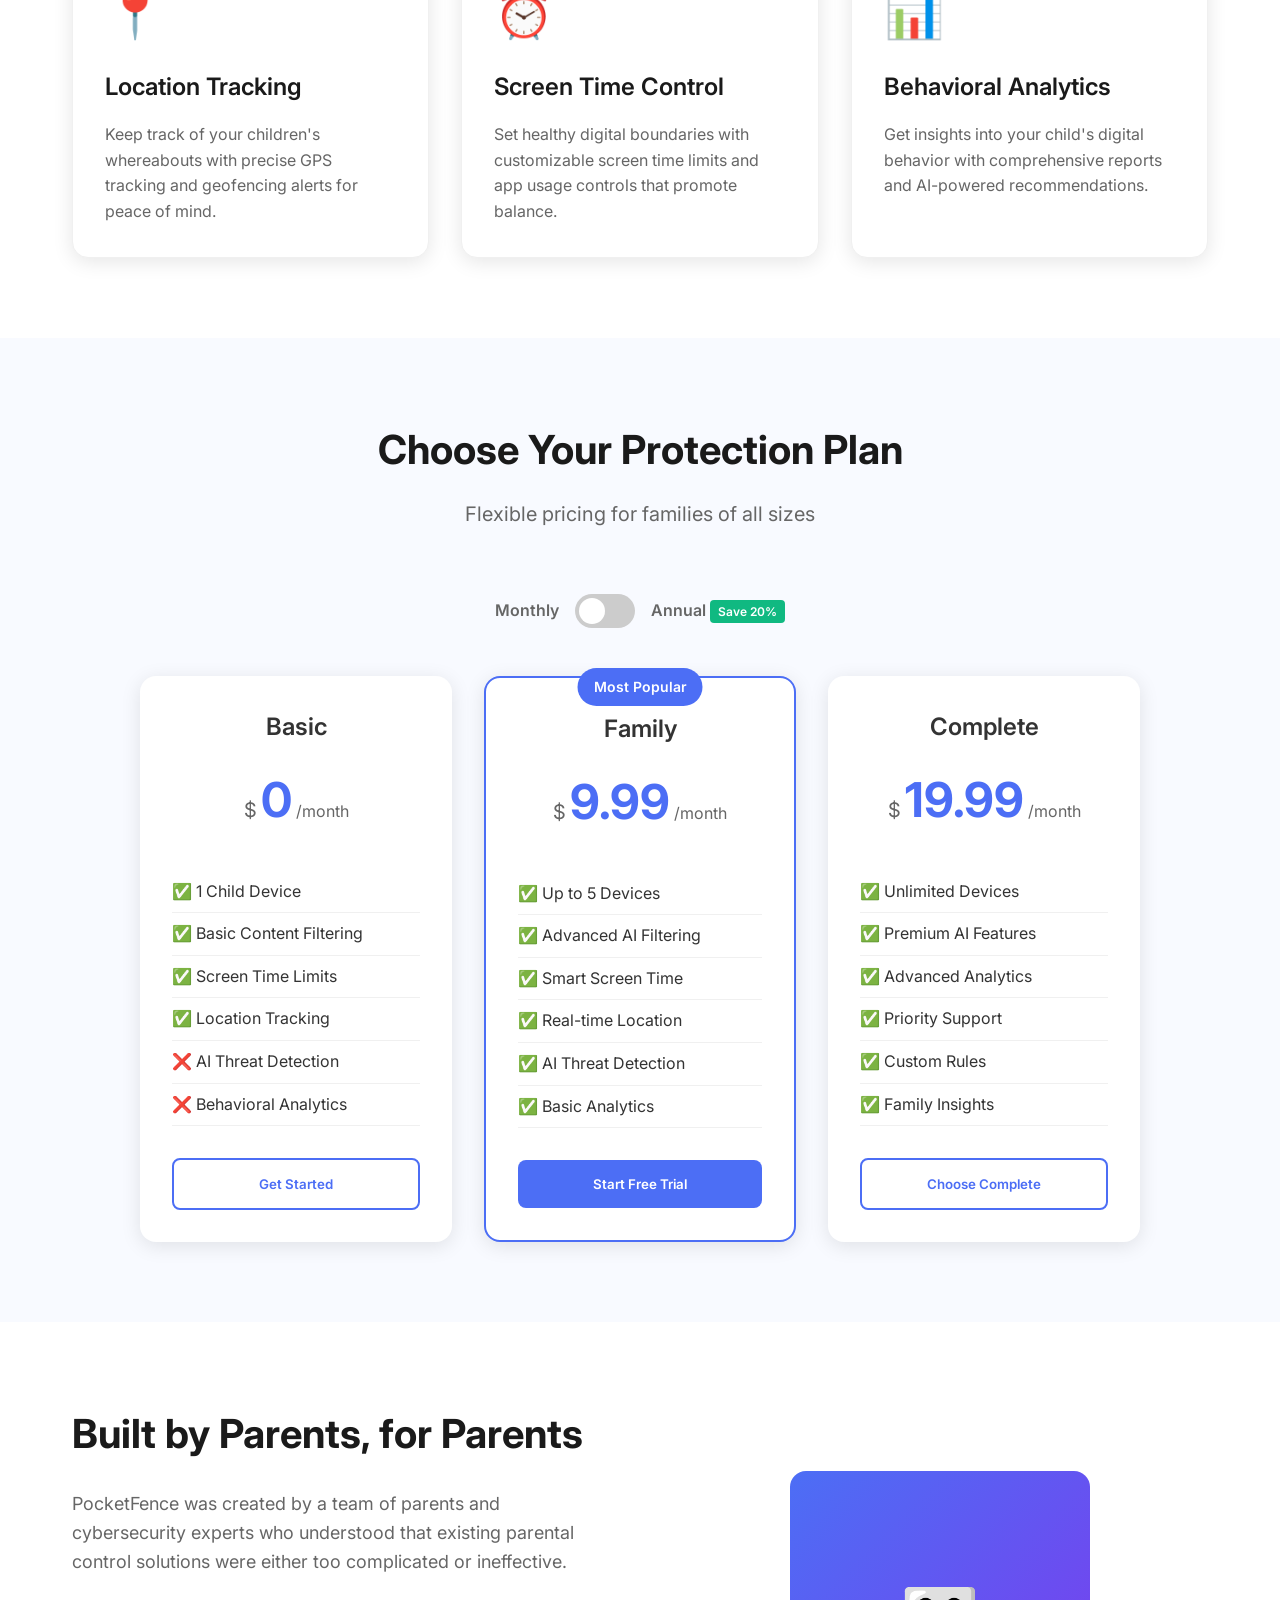
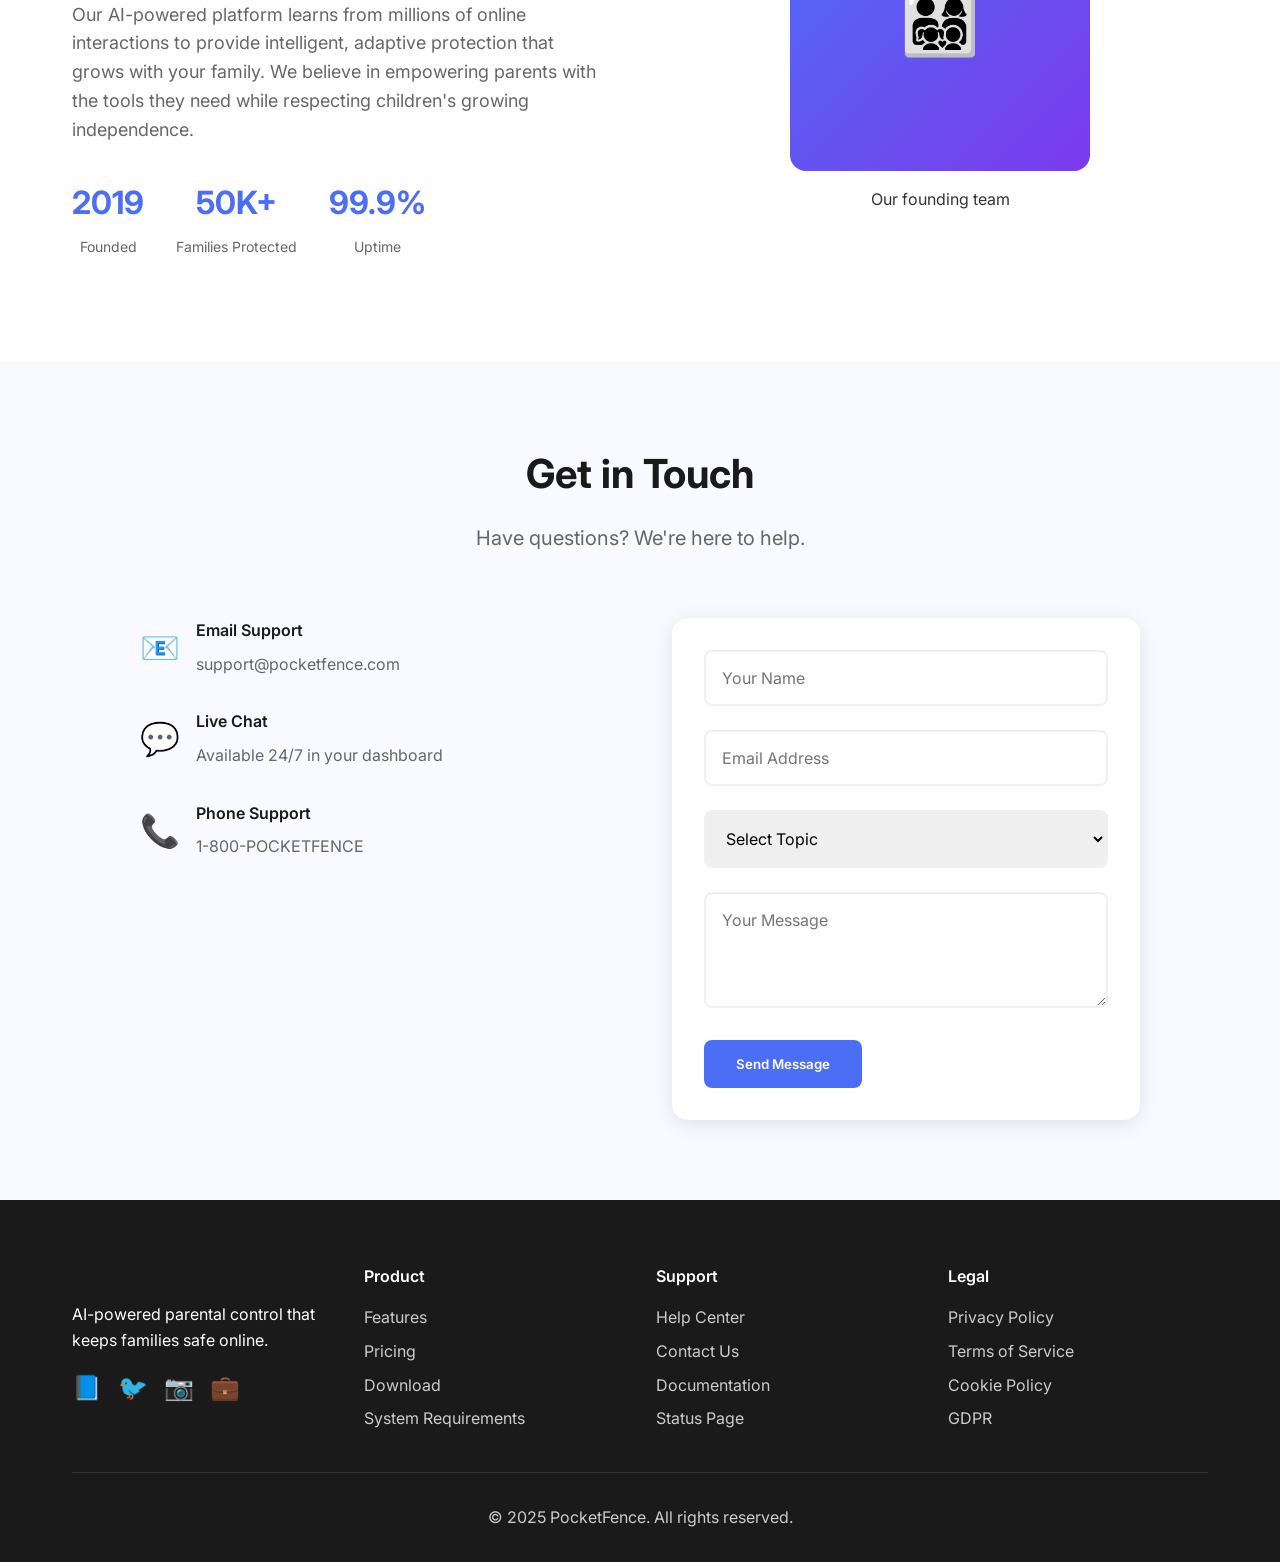
==== commit 7e2c7344: "Restore original emoji encoding from working version" ====
--- a/index.html
+++ b/index.html
@@ -1,4 +1,4 @@
-﻿<!DOCTYPE html>
+<!DOCTYPE html>
 <html lang="en">
 <head>
     <meta charset="UTF-8">
@@ -10,32 +10,13 @@
     <link rel="preconnect" href="https://fonts.gstatic.com" crossorigin>
     <link href="https://fonts.googleapis.com/css2?family=Inter:wght@300;400;500;600;700&display=swap" rel="stylesheet">
     <script src="https://js.stripe.com/v3/"></script>
-<style>
-.coming-soon-banner {
-    background: linear-gradient(90deg, #ff9800 0%, #ff5722 100%);
-    color: white;
-    padding: 1rem;
-    text-align: center;
-    font-weight: 600;
-    position: sticky;
-    top: 0;
-    z-index: 1000;
-    box-shadow: 0 2px 10px rgba(0,0,0,0.1);
-}
-.coming-soon-banner a {
-    color: white;
-    text-decoration: underline;
-    font-weight: 700;
-}
-</style>
 </head>
-<div class='coming-soon-banner'> PocketFence is in active development - <a href='early-access.html'>Join the waitlist</a> for early access</div>
 <body>
     <!-- Navigation -->
     <nav class="navbar">
         <div class="nav-container">
             <div class="nav-logo">
-                
+                <img src="logo.png" alt="PocketFence Logo" class="logo">
                 <span class="logo-text">PocketFence</span>
             </div>
             <ul class="nav-menu">
@@ -43,8 +24,7 @@
                 <li><a href="#pricing" class="nav-link">Pricing</a></li>
                 <li><a href="#about" class="nav-link">About</a></li>
                 <li><a href="#contact" class="nav-link">Contact</a></li>
-                <li><a href="https://pocketfence.net:5000" class="nav-link">Dashboard</a></li>
-                <li><a href="https://github.com/DJMcClellan1966/PocketFence-Family" class="nav-link cta-button">GitHub</a></li>
+                <li><a href="#" class="nav-link cta-button">Start Free Trial</a></li>
             </ul>
             <div class="hamburger">
                 <span></span><span></span><span></span>
@@ -61,26 +41,26 @@
                     That Actually Works
                 </h1>
                 <p class="hero-description">
-                    Privacy-first parental control with local AI filtering.
-                    Self-hosted, open source, and completely free.
-                    No cloud required - all processing happens on your own server.
+                    Keep your family safe online with revolutionary AI technology. 
+                    Monitor, protect, and guide your children's digital experience 
+                    across all devices - without the complexity.
                 </p>
                 <div class="hero-buttons">
-                    <a href="early-access.html" class="btn-primary">Join Waitlist</a>
-                    <a href="https://github.com/DJMcClellan1966/PocketFence-Family" class="btn-secondary">View Source Code</a>
+                    <button class="btn-primary" onclick="startFreeTrial()">Start Free Trial</button>
+                    <button class="btn-secondary" onclick="watchDemo()">Watch Demo</button>
                 </div>
                 <div class="hero-stats">
                     <div class="stat">
-                        <span class="stat-number">100%</span>
-                        <span class="stat-label">Open Source</span>
+                        <span class="stat-number">50K+</span>
+                        <span class="stat-label">Families Protected</span>
                     </div>
                     <div class="stat">
-                        <span class="stat-number">Privacy</span>
-                        <span class="stat-label">First Design</span>
+                        <span class="stat-number">99.9%</span>
+                        <span class="stat-label">Threat Detection</span>
                     </div>
                     <div class="stat">
-                        <span class="stat-number">Local</span>
-                        <span class="stat-label">Processing</span>
+                        <span class="stat-number">24/7</span>
+                        <span class="stat-label">AI Monitoring</span>
                     </div>
                 </div>
             </div>
@@ -88,11 +68,11 @@
                 <div class="phone-mockup">
                     <div class="phone-screen">
                         <div class="app-interface">
-                            <div class="status-bar">Child Device: Safe âœ…</div>
+                            <div class="status-bar">Child Device: Safe ✅</div>
                             <div class="dashboard-widgets">
-                                <div class="widget">ðŸ“± Screen Time: 2h 15m</div>
-                                <div class="widget">ðŸ›¡ï¸ Threats Blocked: 12</div>
-                                <div class="widget">ðŸ“ Location: Home</div>
+                                <div class="widget">📱 Screen Time: 2h 15m</div>
+                                <div class="widget">🛡️ Threats Blocked: 12</div>
+                                <div class="widget">📍 Location: Home</div>
                             </div>
                         </div>
                     </div>
@@ -110,32 +90,32 @@
             </div>
             <div class="features-grid">
                 <div class="feature-card">
-                    <div class="feature-icon">ðŸ¤–</div>
+                    <div class="feature-icon">🤖</div>
                     <h3>AI Threat Detection</h3>
                     <p>Advanced machine learning identifies and blocks threats in real-time, learning from millions of data points to protect your family.</p>
                 </div>
                 <div class="feature-card">
-                    <div class="feature-icon">ðŸ“±</div>
+                    <div class="feature-icon">📱</div>
                     <h3>Cross-Platform Monitoring</h3>
                     <p>Monitor all devices - Windows, iOS, Android, macOS. One dashboard controls everything with seamless synchronization.</p>
                 </div>
                 <div class="feature-card">
-                    <div class="feature-icon">ðŸ›¡ï¸</div>
+                    <div class="feature-icon">🛡️</div>
                     <h3>Content Filtering</h3>
                     <p>Intelligent content filtering that adapts to your family's needs. Block inappropriate content while allowing educational material.</p>
                 </div>
                 <div class="feature-card">
-                    <div class="feature-icon">ðŸ“</div>
+                    <div class="feature-icon">📍</div>
                     <h3>Location Tracking</h3>
                     <p>Keep track of your children's whereabouts with precise GPS tracking and geofencing alerts for peace of mind.</p>
                 </div>
                 <div class="feature-card">
-                    <div class="feature-icon">â°</div>
+                    <div class="feature-icon">⏰</div>
                     <h3>Screen Time Control</h3>
                     <p>Set healthy digital boundaries with customizable screen time limits and app usage controls that promote balance.</p>
                 </div>
                 <div class="feature-card">
-                    <div class="feature-icon">ðŸ“Š</div>
+                    <div class="feature-icon">📊</div>
                     <h3>Behavioral Analytics</h3>
                     <p>Get insights into your child's digital behavior with comprehensive reports and AI-powered recommendations.</p>
                 </div>
@@ -145,116 +125,87 @@
 
     <!-- Pricing Section -->
     <section id="pricing" class="pricing">
-          <div class="container">
-              <div class="section-header">
-                  <h2>Choose Your Deployment Option</h2>
-                  <p>Free forever or fully managed - you decide</p>
-              </div>
-              <div class="pricing-grid">
-                  <div class="pricing-card">
-                      <div class="plan-header">
-                          <h3>Self-Hosted</h3>
-                          <div class="plan-price">
-                              <span class="currency">$</span>
-                              <span class="amount">0</span>
-                              <span class="period">/forever</span>
-                          </div>
-                      </div>
-                      <ul class="plan-features">
-                          <li> 100% Free & Open Source</li>
-                          <li> Unlimited Devices</li>
-                          <li> All Features Included</li>
-                          <li> Complete Privacy Control</li>
-                          <li> Local AI Processing</li>
-                          <li> Apple OAuth Integration</li>
-                          <li> Email/SMS Notifications</li>
-                          <li> Community Support</li>
-                          <li> Requires Own Server</li>
-                          <li> Manual Updates</li>
-                      </ul>
-                      <a href="early-access.html" class="plan-button btn-outline">Join Waitlist</a>
-                  </div>
-
-                  <div class="pricing-card featured">
-                      <div class="popular-badge">Launching Soon</div>
-                      <div class="plan-header">
-                          <h3>PocketFence Cloud</h3>
-                          <div class="plan-price">
-                              <span class="currency">$</span>
-                              <span class="amount">12.99</span>
-                              <span class="period">/month</span>
-                          </div>
-                      </div>
-                      <ul class="plan-features">
-                          <li> Everything in Self-Hosted</li>
-                          <li> Fully Managed Hosting</li>
-                          <li> Automatic Updates</li>
-                          <li> 99.9% Uptime SLA</li>
-                          <li> Priority Email Support</li>
-                          <li> Advanced Analytics Dashboard</li>
-                          <li> Scheduled Reports</li>
-                          <li> 30-Day Money-Back Guarantee</li>
-                          <li> 14-Day Free Trial</li>
-                          <li> Launch Discount: 20% Off First Year</li>
-                      </ul>
-                      <a href="early-access.html" class="plan-button btn-primary">Reserve Early Access</a>
-                  </div>
-
-                  <div class="pricing-card">
-                      <div class="plan-header">
-                          <h3>Enterprise</h3>
-                          <div class="plan-price">
-                              <span class="amount" style="font-size: 1.5rem;">Custom</span>
-                          </div>
-                      </div>
-                      <ul class="plan-features">
-                          <li> Everything in Cloud</li>
-                          <li> Custom Branding</li>
-                          <li> Dedicated Support</li>
-                          <li> SLA Guarantees</li>
-                          <li> Professional Services</li>
-                          <li> Training & Onboarding</li>
-                          <li> Custom Integrations</li>
-                          <li> Perfect for Schools & Organizations</li>
-                      </ul>
-                      <a href="mailto:enterprise@pocketfence.net" class="plan-button btn-outline">Contact Sales</a>
-                  </div>
-              </div>
-
-              <div class="container" style="margin-top: 3rem; text-align: center;">
-                  <p style="color: #666; font-size: 1.1rem;">
-                       <strong>Not sure which option?</strong> Start with self-hosted (free forever), upgrade to Cloud anytime.
-                  </p>
-              </div>
-          </div>
-      </section><!-- Why Open Source Section -->
-      <section class="features">
-          <div class="container">
-              <div class="section-header">
-                  <h2>Why Open Source Matters for Parental Control</h2>
-                  <p>Transparency and privacy you can trust</p>
-              </div>
-              <div class="features-grid">
-                  <div class="feature-card">
-                      <div class="feature-icon"></div>
-                      <h3>Verifiable Security</h3>
-                      <p>Inspect the source code yourself. No hidden trackers, no data collection, no surprises.</p>
-                  </div>
-                  <div class="feature-card">
-                      <div class="feature-icon"></div>
-                      <h3>Your Data, Your Server</h3>
-                      <p>All filtering happens locally. Your family's browsing history never leaves your network.</p>
-                  </div>
-                  <div class="feature-card">
-                      <div class="feature-icon"></div>
-                      <h3>Customize Everything</h3>
-                      <p>Modify the code to fit your needs. Add features, adjust filtering, make it yours.</p>
-                  </div>
-              </div>
-          </div>
-      </section>
-
-      <!-- About Section -->
+        <div class="container">
+            <div class="section-header">
+                <h2>Choose Your Protection Plan</h2>
+                <p>Flexible pricing for families of all sizes</p>
+            </div>
+            <div class="pricing-toggle">
+                <span class="toggle-label">Monthly</span>
+                <label class="switch">
+                    <input type="checkbox" id="pricing-toggle">
+                    <span class="slider"></span>
+                </label>
+                <span class="toggle-label">Annual <span class="discount-badge">Save 20%</span></span>
+            </div>
+            <div class="pricing-grid">
+                <div class="pricing-card">
+                    <div class="plan-header">
+                        <h3>Basic</h3>
+                        <div class="plan-price">
+                            <span class="currency">$</span>
+                            <span class="amount">0</span>
+                            <span class="period">/month</span>
+                        </div>
+                    </div>
+                    <ul class="plan-features">
+                        <li>✅ 1 Child Device</li>
+                        <li>✅ Basic Content Filtering</li>
+                        <li>✅ Screen Time Limits</li>
+                        <li>✅ Location Tracking</li>
+                        <li>❌ AI Threat Detection</li>
+                        <li>❌ Behavioral Analytics</li>
+                    </ul>
+                    <button class="plan-button btn-outline" onclick="selectPlan('basic')">Get Started</button>
+                </div>
+                
+                <div class="pricing-card featured">
+                    <div class="popular-badge">Most Popular</div>
+                    <div class="plan-header">
+                        <h3>Family</h3>
+                        <div class="plan-price">
+                            <span class="currency">$</span>
+                            <span class="amount monthly-price">9.99</span>
+                            <span class="amount annual-price" style="display:none">8.33</span>
+                            <span class="period">/month</span>
+                        </div>
+                    </div>
+                    <ul class="plan-features">
+                        <li>✅ Up to 5 Devices</li>
+                        <li>✅ Advanced AI Filtering</li>
+                        <li>✅ Smart Screen Time</li>
+                        <li>✅ Real-time Location</li>
+                        <li>✅ AI Threat Detection</li>
+                        <li>✅ Basic Analytics</li>
+                    </ul>
+                    <button class="plan-button btn-primary" onclick="selectPlan('family')">Start Free Trial</button>
+                </div>
+                
+                <div class="pricing-card">
+                    <div class="plan-header">
+                        <h3>Complete</h3>
+                        <div class="plan-price">
+                            <span class="currency">$</span>
+                            <span class="amount monthly-price">19.99</span>
+                            <span class="amount annual-price" style="display:none">16.66</span>
+                            <span class="period">/month</span>
+                        </div>
+                    </div>
+                    <ul class="plan-features">
+                        <li>✅ Unlimited Devices</li>
+                        <li>✅ Premium AI Features</li>
+                        <li>✅ Advanced Analytics</li>
+                        <li>✅ Priority Support</li>
+                        <li>✅ Custom Rules</li>
+                        <li>✅ Family Insights</li>
+                    </ul>
+                    <button class="plan-button btn-outline" onclick="selectPlan('complete')">Choose Complete</button>
+                </div>
+            </div>
+        </div>
+    </section>
+
+    <!-- About Section -->
     <section id="about" class="about">
         <div class="container">
             <div class="about-content">
@@ -279,7 +230,7 @@
                 </div>
                 <div class="about-visual">
                     <div class="team-photo">
-                        <div class="photo-placeholder">ðŸ‘¨â€ðŸ‘©â€ðŸ‘§â€ðŸ‘¦</div>
+                        <div class="photo-placeholder">👨‍👩‍👧‍👦</div>
                         <p>Our founding team</p>
                     </div>
                 </div>
@@ -297,24 +248,24 @@
             <div class="contact-grid">
                 <div class="contact-info">
                     <div class="contact-item">
-                        <div class="contact-icon">ðŸ“§</div>
+                        <div class="contact-icon">📧</div>
                         <div>
                             <h4>Email Support</h4>
-                            <p>support@pocketfence.net</p>
+                            <p>support@pocketfence.com</p>
                         </div>
                     </div>
                     <div class="contact-item">
-                        <div class="contact-icon">ðŸ’¬</div>
+                        <div class="contact-icon">💬</div>
                         <div>
                             <h4>Live Chat</h4>
                             <p>Available 24/7 in your dashboard</p>
                         </div>
                     </div>
                     <div class="contact-item">
-                        <div class="contact-icon">ðŸ“ž</div>
+                        <div class="contact-icon">📞</div>
                         <div>
                             <h4>Phone Support</h4>
-                            <p>GitHub: DJMcClellan1966/PocketFence-Family</p>
+                            <p>1-800-POCKETFENCE</p>
                         </div>
                     </div>
                 </div>
@@ -355,10 +306,10 @@
                     </div>
                     <p>AI-powered parental control that keeps families safe online.</p>
                     <div class="social-links">
-                        <a href="#">ðŸ“˜</a>
-                        <a href="#">ðŸ¦</a>
-                        <a href="#">ðŸ“·</a>
-                        <a href="#">ðŸ’¼</a>
+                        <a href="#">📘</a>
+                        <a href="#">🐦</a>
+                        <a href="#">📷</a>
+                        <a href="#">💼</a>
                     </div>
                 </div>
                 <div class="footer-section">
@@ -397,10 +348,4 @@
 
     <script src="script.js"></script>
 </body>
-</html>
-
-
-
-
-
-
+</html>
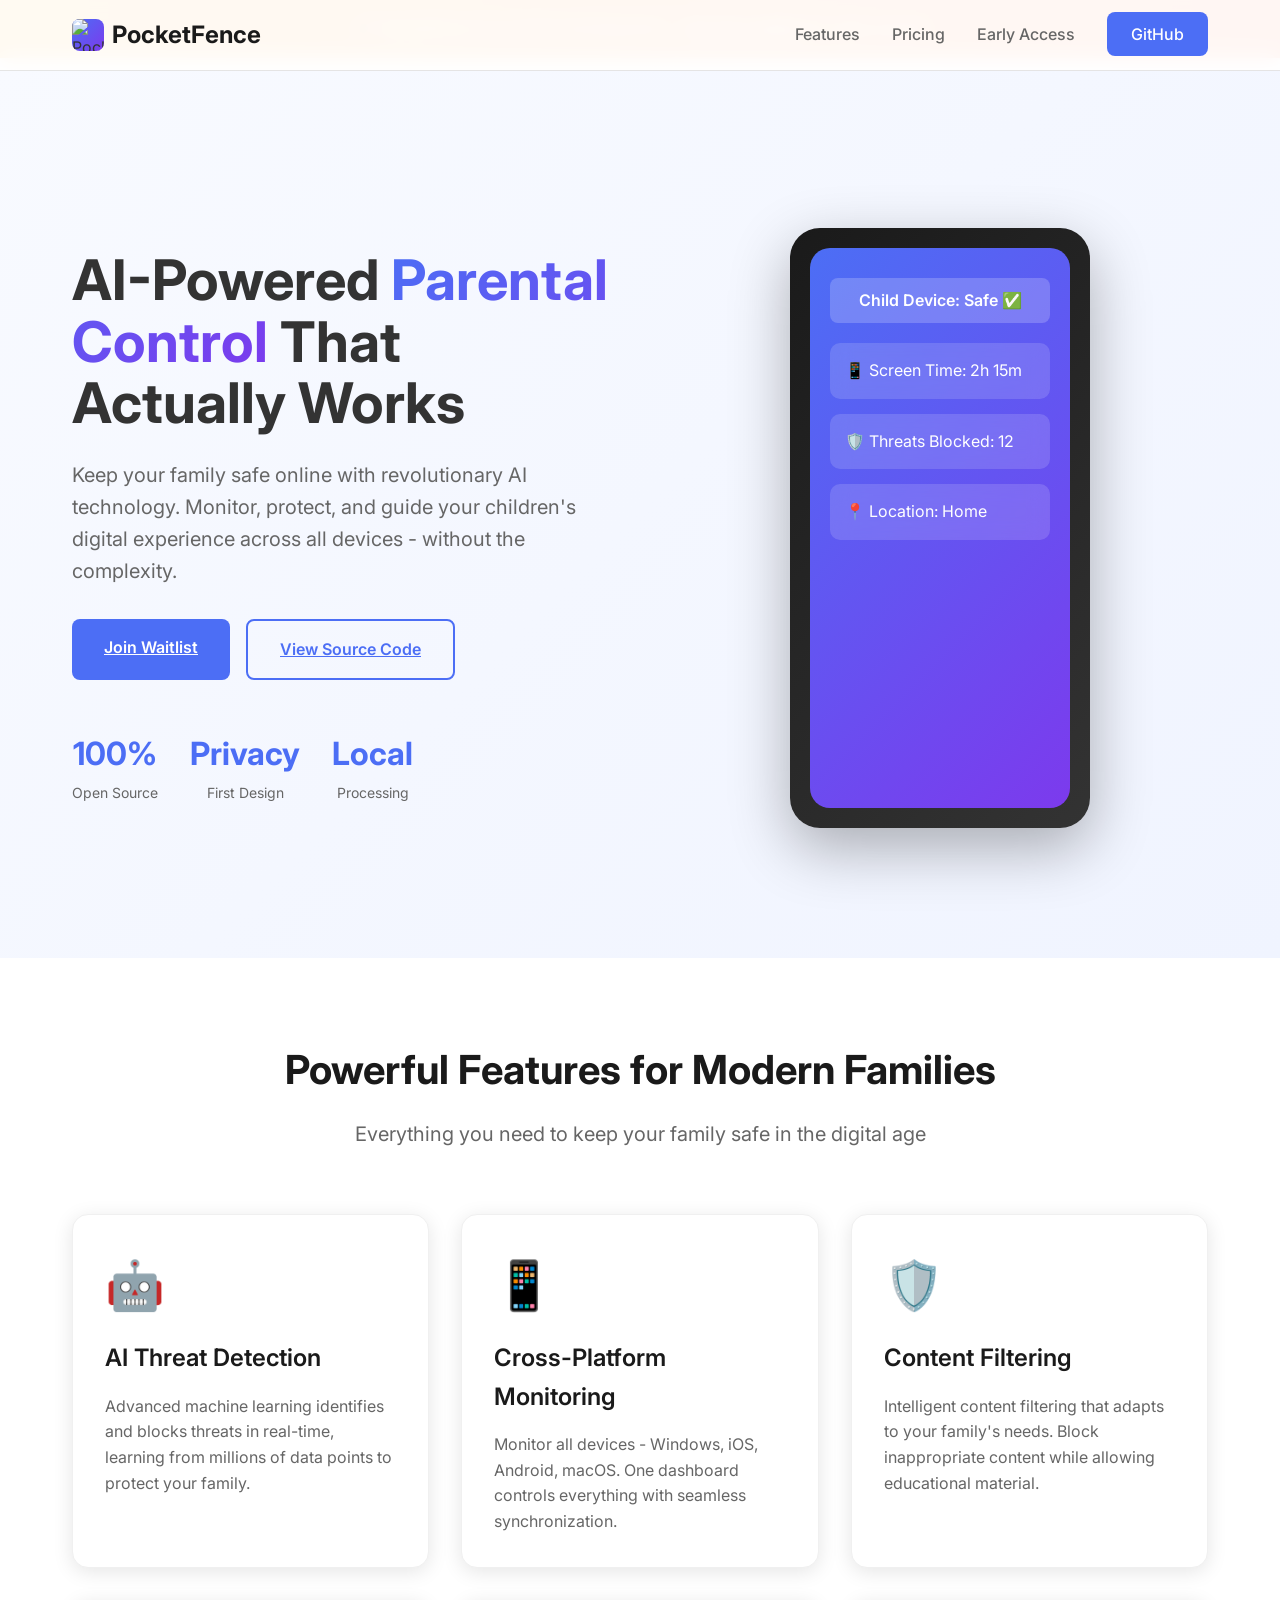
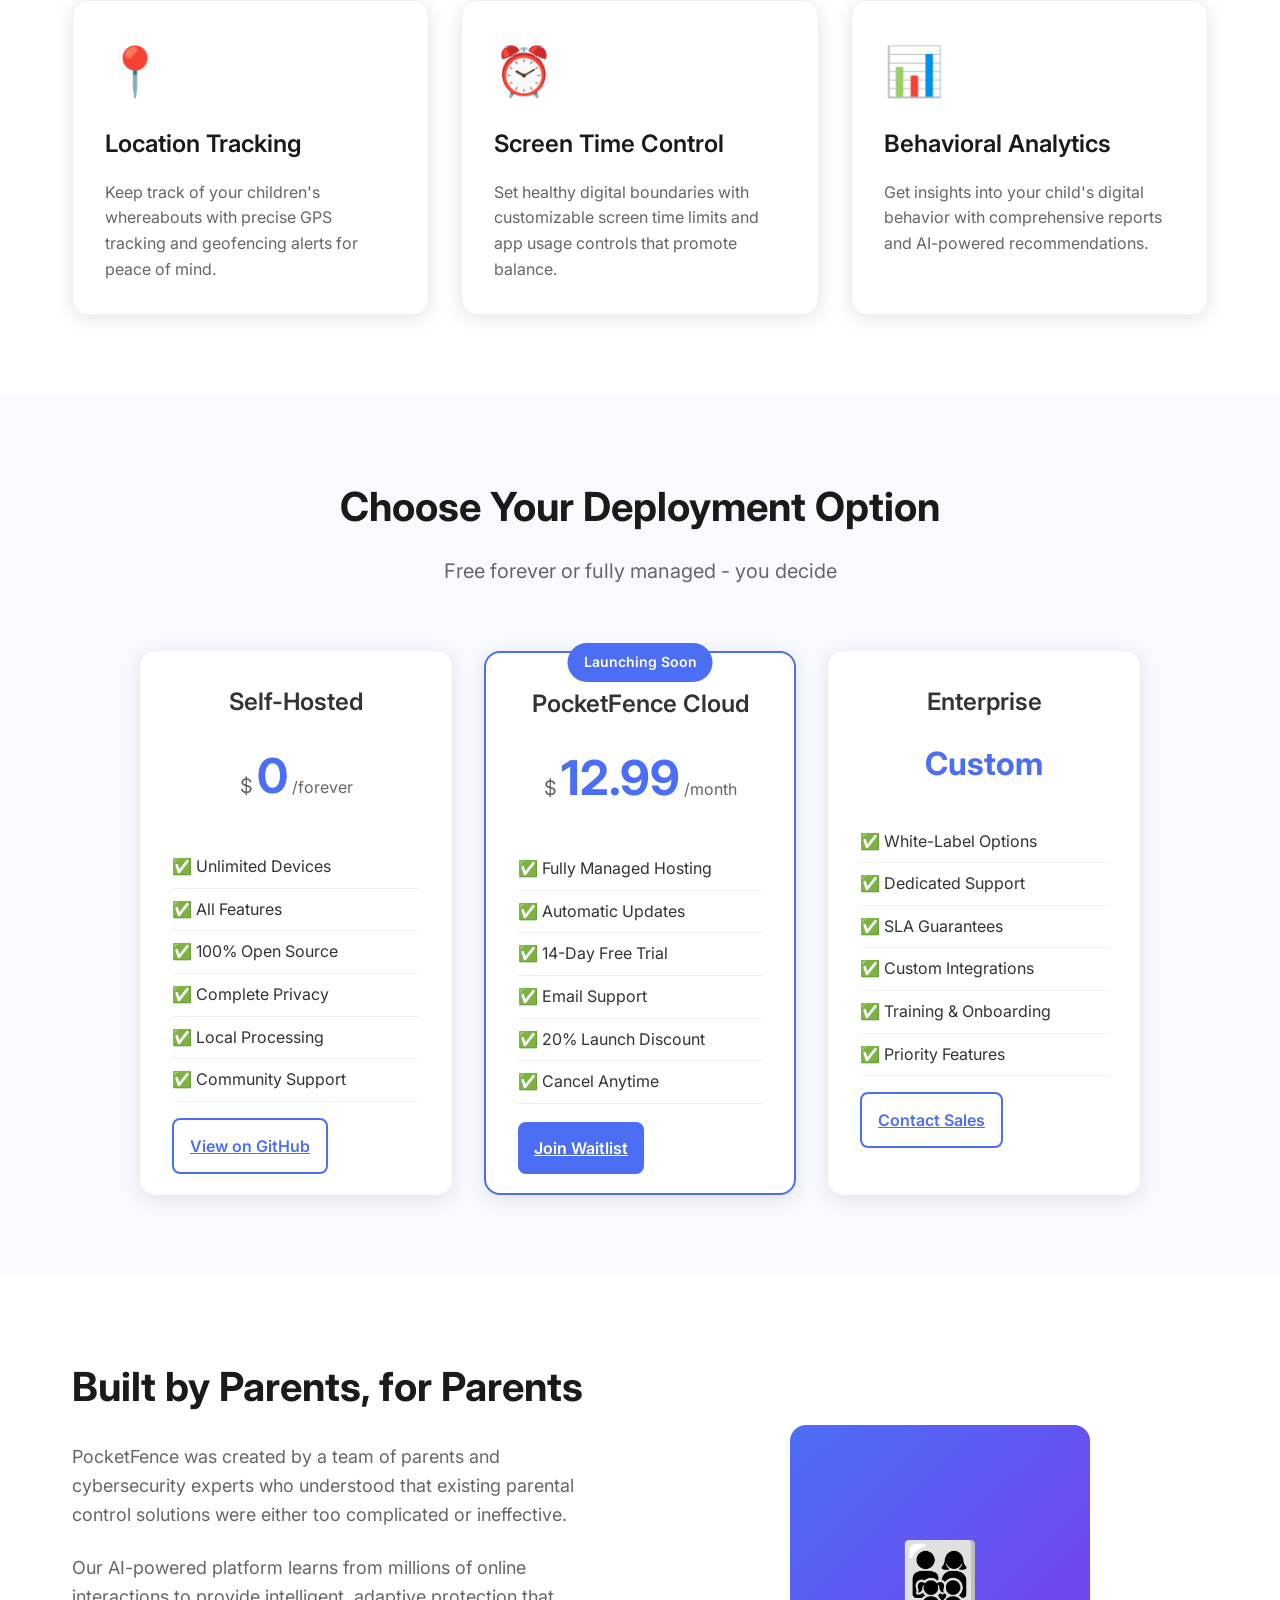
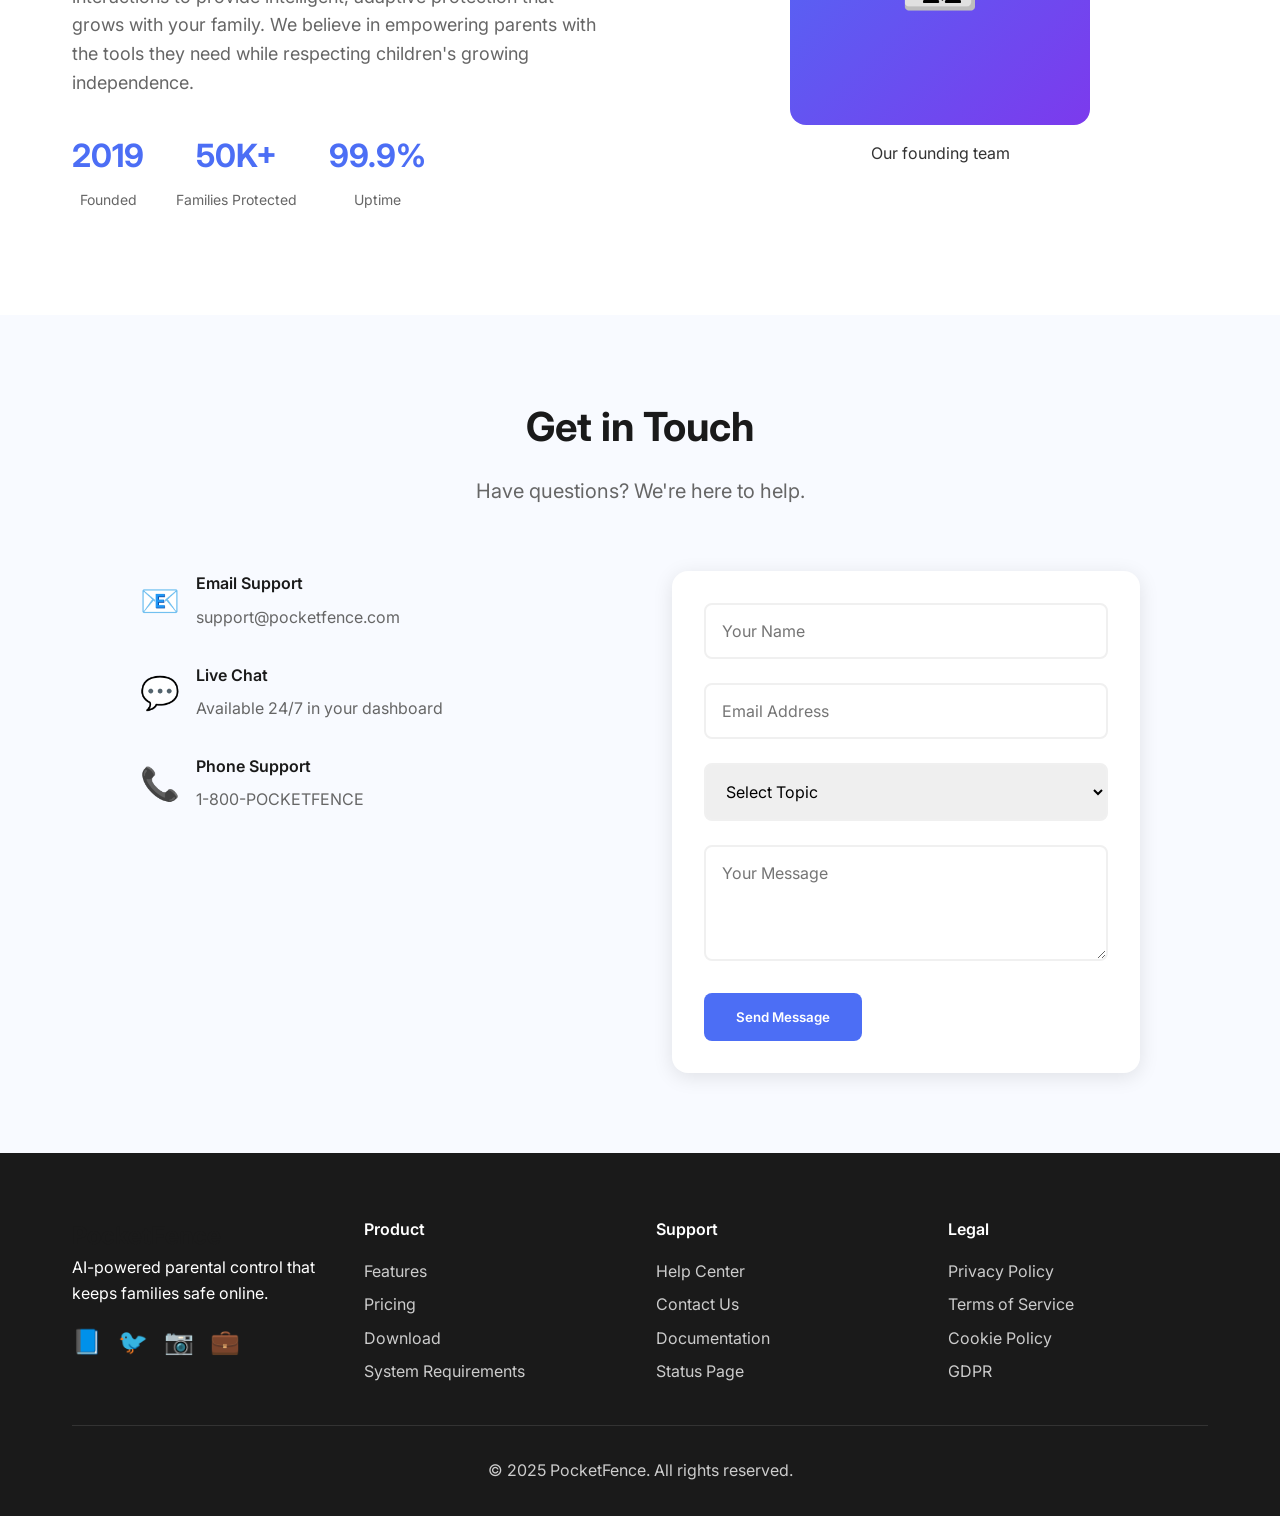
==== commit 8656f814: "Re-implement freemium pricing model with coming soon features (preserving emoji encoding)" ====
--- a/index.html
+++ b/index.html
@@ -10,8 +10,27 @@
     <link rel="preconnect" href="https://fonts.gstatic.com" crossorigin>
     <link href="https://fonts.googleapis.com/css2?family=Inter:wght@300;400;500;600;700&display=swap" rel="stylesheet">
     <script src="https://js.stripe.com/v3/"></script>
+    <style>
+        .coming-soon-banner {
+            background: linear-gradient(90deg, #ff9800 0%, #ff5722 100%);
+            color: white;
+            padding: 1rem;
+            text-align: center;
+            font-weight: 600;
+            position: sticky;
+            top: 0;
+            z-index: 1000;
+            box-shadow: 0 2px 10px rgba(0,0,0,0.1);
+        }
+        .coming-soon-banner a {
+            color: white;
+            text-decoration: underline;
+            font-weight: 700;
+        }
+    </style>
 </head>
 <body>
+    <div class="coming-soon-banner">🚀 PocketFence is in active development - <a href="early-access.html">Join the waitlist</a> for early access</div>
     <!-- Navigation -->
     <nav class="navbar">
         <div class="nav-container">
@@ -22,9 +41,8 @@
             <ul class="nav-menu">
                 <li><a href="#features" class="nav-link">Features</a></li>
                 <li><a href="#pricing" class="nav-link">Pricing</a></li>
-                <li><a href="#about" class="nav-link">About</a></li>
-                <li><a href="#contact" class="nav-link">Contact</a></li>
-                <li><a href="#" class="nav-link cta-button">Start Free Trial</a></li>
+                <li><a href="early-access.html" class="nav-link">Early Access</a></li>
+                <li><a href="https://github.com/DJMcClellan1966/PocketFence-Family" class="nav-link cta-button">GitHub</a></li>
             </ul>
             <div class="hamburger">
                 <span></span><span></span><span></span>
@@ -46,21 +64,21 @@
                     across all devices - without the complexity.
                 </p>
                 <div class="hero-buttons">
-                    <button class="btn-primary" onclick="startFreeTrial()">Start Free Trial</button>
-                    <button class="btn-secondary" onclick="watchDemo()">Watch Demo</button>
+                    <a href="early-access.html" class="btn-primary">Join Waitlist</a>
+                    <a href="https://github.com/DJMcClellan1966/PocketFence-Family" class="btn-secondary">View Source Code</a>
                 </div>
                 <div class="hero-stats">
                     <div class="stat">
-                        <span class="stat-number">50K+</span>
-                        <span class="stat-label">Families Protected</span>
+                        <span class="stat-number">100%</span>
+                        <span class="stat-label">Open Source</span>
                     </div>
                     <div class="stat">
-                        <span class="stat-number">99.9%</span>
-                        <span class="stat-label">Threat Detection</span>
+                        <span class="stat-number">Privacy</span>
+                        <span class="stat-label">First Design</span>
                     </div>
                     <div class="stat">
-                        <span class="stat-number">24/7</span>
-                        <span class="stat-label">AI Monitoring</span>
+                        <span class="stat-number">Local</span>
+                        <span class="stat-label">Processing</span>
                     </div>
                 </div>
             </div>
@@ -127,79 +145,67 @@
     <section id="pricing" class="pricing">
         <div class="container">
             <div class="section-header">
-                <h2>Choose Your Protection Plan</h2>
-                <p>Flexible pricing for families of all sizes</p>
-            </div>
-            <div class="pricing-toggle">
-                <span class="toggle-label">Monthly</span>
-                <label class="switch">
-                    <input type="checkbox" id="pricing-toggle">
-                    <span class="slider"></span>
-                </label>
-                <span class="toggle-label">Annual <span class="discount-badge">Save 20%</span></span>
+                <h2>Choose Your Deployment Option</h2>
+                <p>Free forever or fully managed - you decide</p>
             </div>
             <div class="pricing-grid">
                 <div class="pricing-card">
                     <div class="plan-header">
-                        <h3>Basic</h3>
+                        <h3>Self-Hosted</h3>
                         <div class="plan-price">
                             <span class="currency">$</span>
                             <span class="amount">0</span>
-                            <span class="period">/month</span>
+                            <span class="period">/forever</span>
                         </div>
                     </div>
                     <ul class="plan-features">
-                        <li>✅ 1 Child Device</li>
-                        <li>✅ Basic Content Filtering</li>
-                        <li>✅ Screen Time Limits</li>
-                        <li>✅ Location Tracking</li>
-                        <li>❌ AI Threat Detection</li>
-                        <li>❌ Behavioral Analytics</li>
-                    </ul>
-                    <button class="plan-button btn-outline" onclick="selectPlan('basic')">Get Started</button>
+                        <li>✅ Unlimited Devices</li>
+                        <li>✅ All Features</li>
+                        <li>✅ 100% Open Source</li>
+                        <li>✅ Complete Privacy</li>
+                        <li>✅ Local Processing</li>
+                        <li>✅ Community Support</li>
+                    </ul>
+                    <a href="https://github.com/dj-mccarthy/PocketFence-Family" class="plan-button btn-outline" target="_blank">View on GitHub</a>
                 </div>
                 
                 <div class="pricing-card featured">
-                    <div class="popular-badge">Most Popular</div>
+                    <div class="popular-badge">Launching Soon</div>
                     <div class="plan-header">
-                        <h3>Family</h3>
+                        <h3>PocketFence Cloud</h3>
                         <div class="plan-price">
                             <span class="currency">$</span>
-                            <span class="amount monthly-price">9.99</span>
-                            <span class="amount annual-price" style="display:none">8.33</span>
+                            <span class="amount">12.99</span>
                             <span class="period">/month</span>
                         </div>
                     </div>
                     <ul class="plan-features">
-                        <li>✅ Up to 5 Devices</li>
-                        <li>✅ Advanced AI Filtering</li>
-                        <li>✅ Smart Screen Time</li>
-                        <li>✅ Real-time Location</li>
-                        <li>✅ AI Threat Detection</li>
-                        <li>✅ Basic Analytics</li>
-                    </ul>
-                    <button class="plan-button btn-primary" onclick="selectPlan('family')">Start Free Trial</button>
+                        <li>✅ Fully Managed Hosting</li>
+                        <li>✅ Automatic Updates</li>
+                        <li>✅ 14-Day Free Trial</li>
+                        <li>✅ Email Support</li>
+                        <li>✅ 20% Launch Discount</li>
+                        <li>✅ Cancel Anytime</li>
+                    </ul>
+                    <a href="early-access.html" class="plan-button btn-primary">Join Waitlist</a>
                 </div>
                 
                 <div class="pricing-card">
                     <div class="plan-header">
-                        <h3>Complete</h3>
+                        <h3>Enterprise</h3>
                         <div class="plan-price">
-                            <span class="currency">$</span>
-                            <span class="amount monthly-price">19.99</span>
-                            <span class="amount annual-price" style="display:none">16.66</span>
-                            <span class="period">/month</span>
+                            <span class="amount" style="font-size: 2rem;">Custom</span>
                         </div>
                     </div>
                     <ul class="plan-features">
-                        <li>✅ Unlimited Devices</li>
-                        <li>✅ Premium AI Features</li>
-                        <li>✅ Advanced Analytics</li>
-                        <li>✅ Priority Support</li>
-                        <li>✅ Custom Rules</li>
-                        <li>✅ Family Insights</li>
-                    </ul>
-                    <button class="plan-button btn-outline" onclick="selectPlan('complete')">Choose Complete</button>
+                        <li>✅ White-Label Options</li>
+                        <li>✅ Dedicated Support</li>
+                        <li>✅ SLA Guarantees</li>
+                        <li>✅ Custom Integrations</li>
+                        <li>✅ Training & Onboarding</li>
+                        <li>✅ Priority Features</li>
+                    </ul>
+                    <a href="mailto:enterprise@pocketfence.net" class="plan-button btn-outline">Contact Sales</a>
                 </div>
             </div>
         </div>
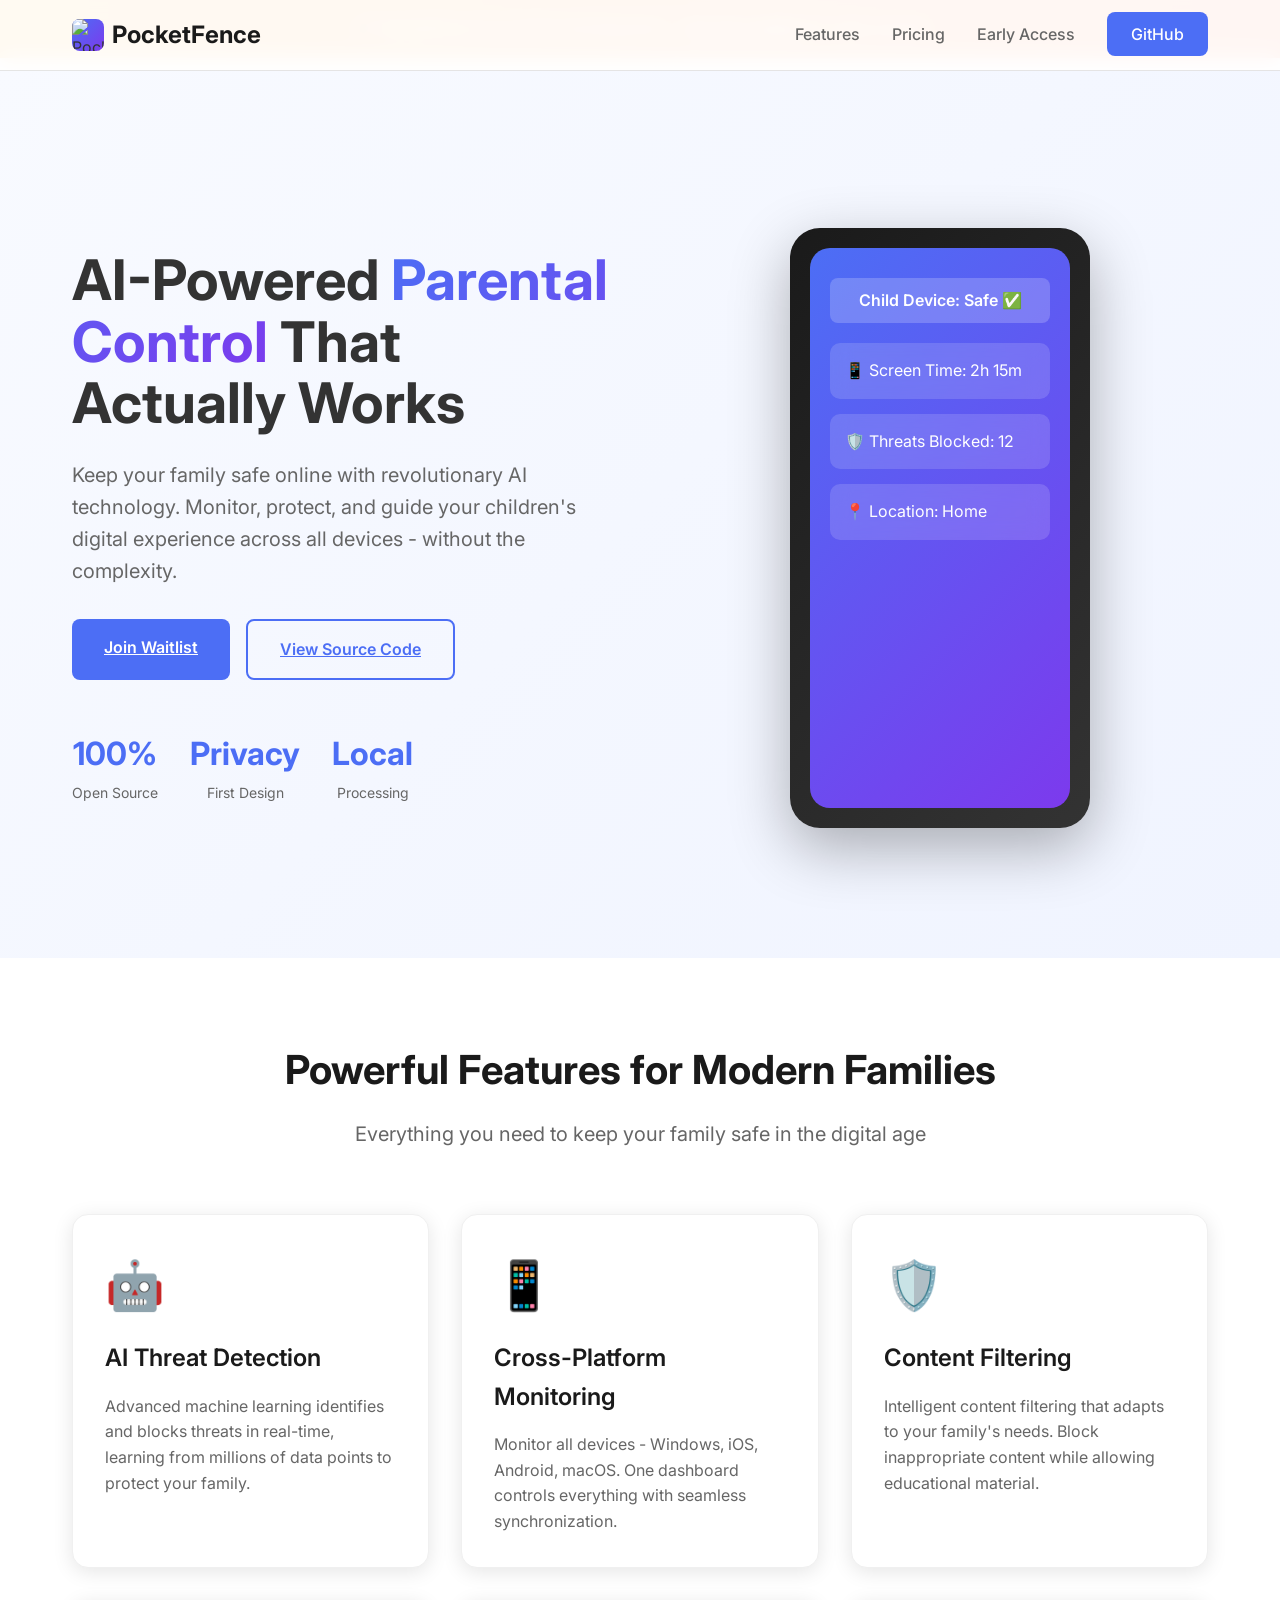
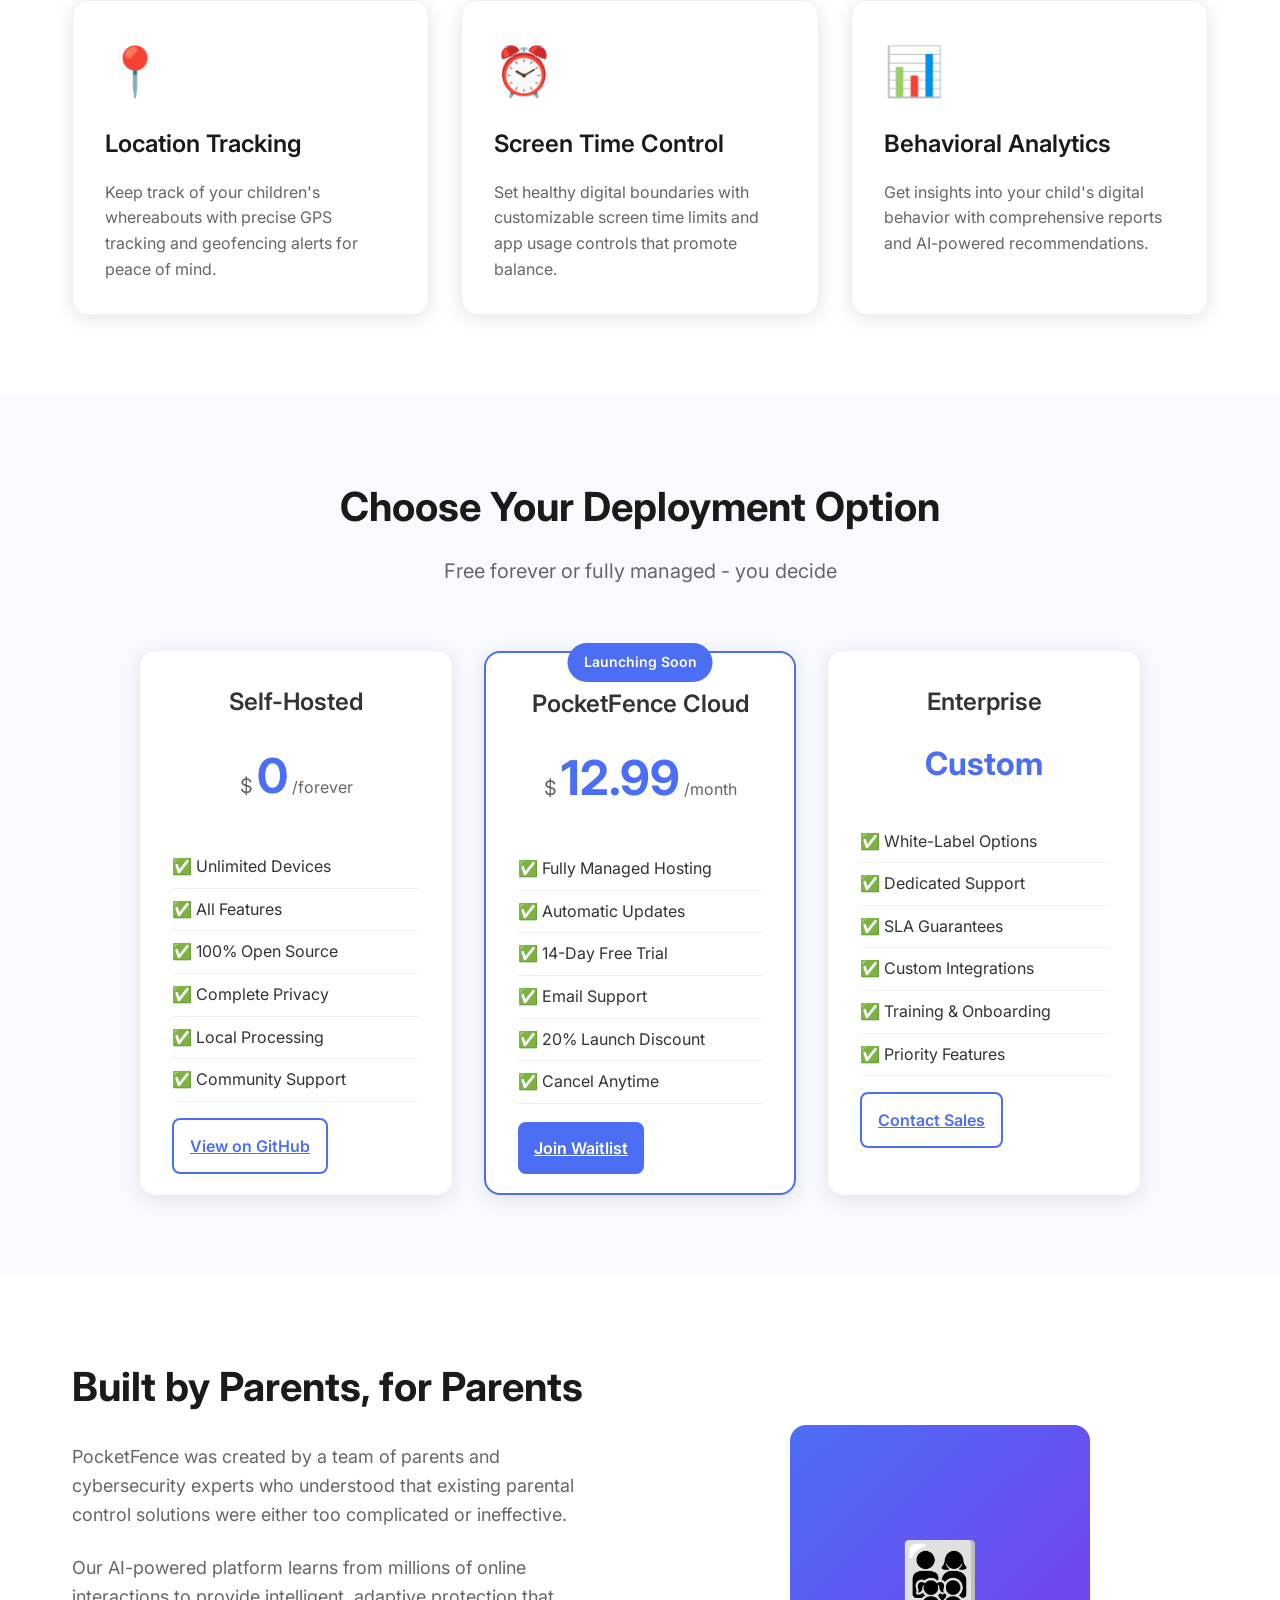
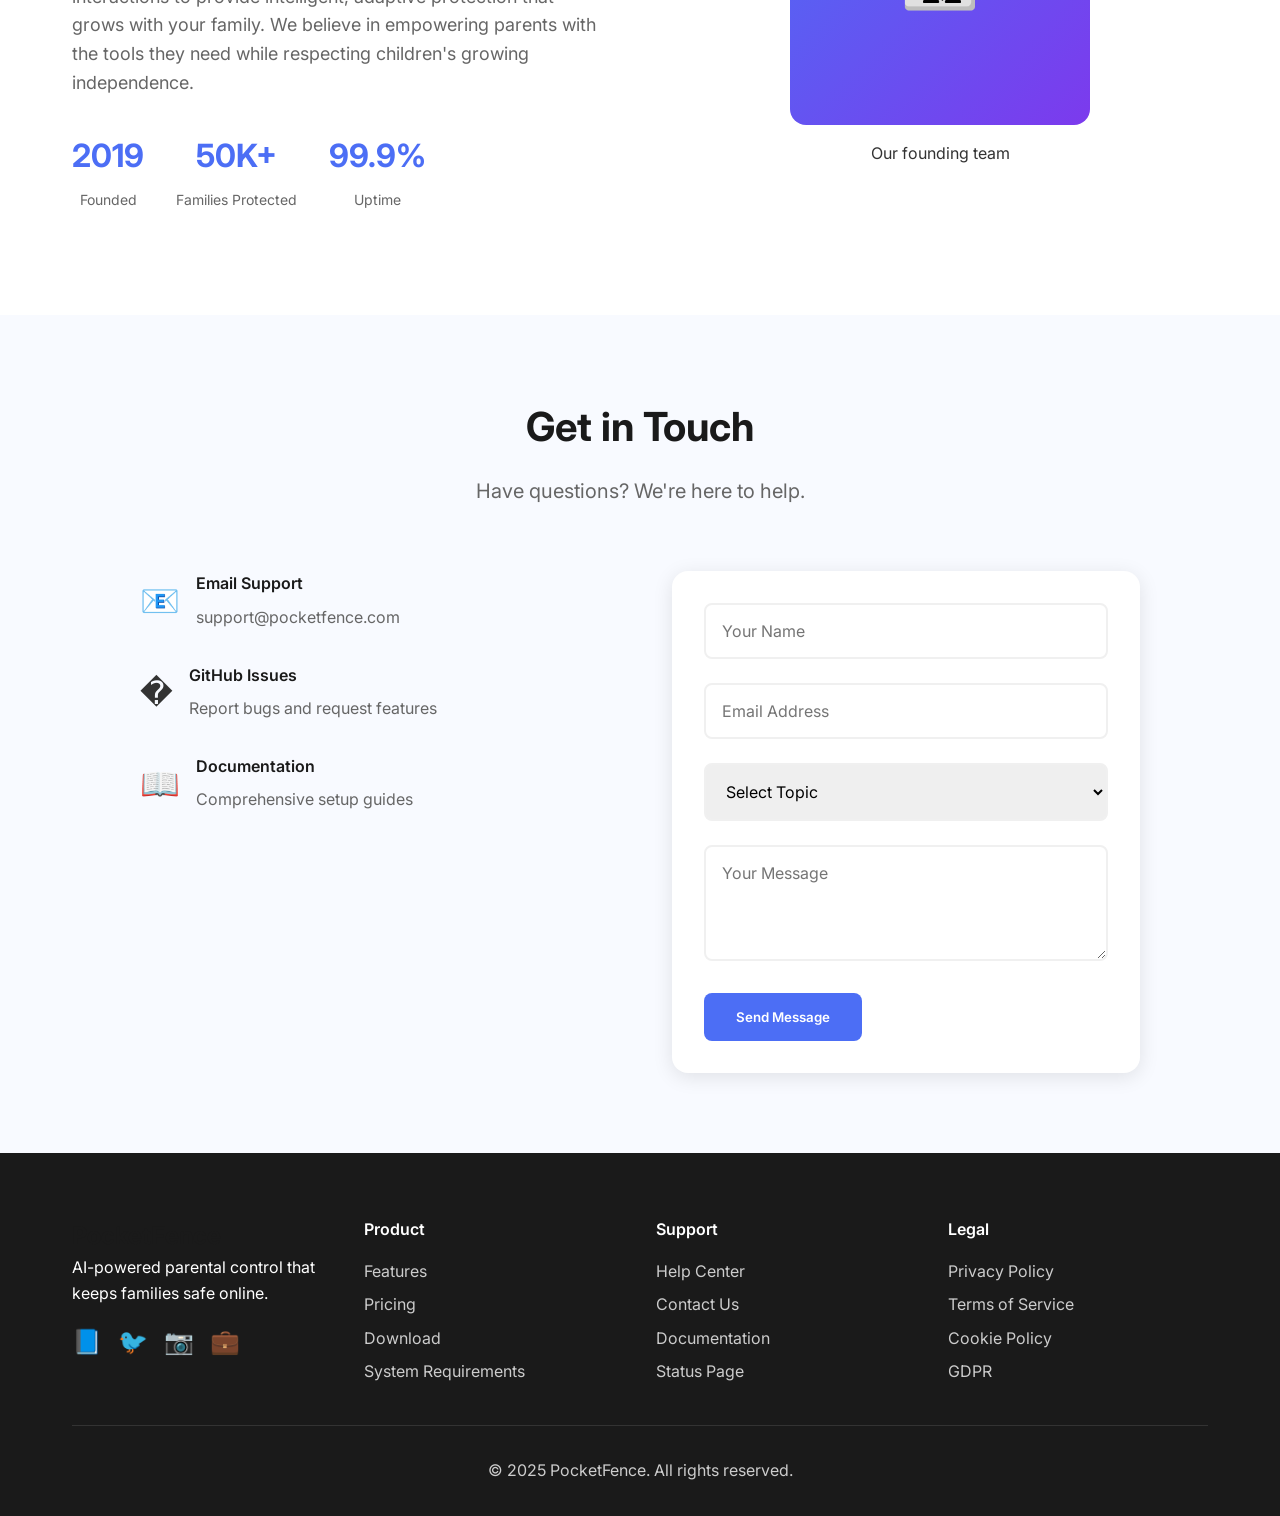
==== commit 2fab8edb: "Remove live chat and phone support, replace with GitHub Issues and Documentation" ====
--- a/index.html
+++ b/index.html
@@ -261,17 +261,17 @@
                         </div>
                     </div>
                     <div class="contact-item">
-                        <div class="contact-icon">💬</div>
+                        <div class="contact-icon">�</div>
                         <div>
-                            <h4>Live Chat</h4>
-                            <p>Available 24/7 in your dashboard</p>
+                            <h4>GitHub Issues</h4>
+                            <p>Report bugs and request features</p>
                         </div>
                     </div>
                     <div class="contact-item">
-                        <div class="contact-icon">📞</div>
+                        <div class="contact-icon">📖</div>
                         <div>
-                            <h4>Phone Support</h4>
-                            <p>1-800-POCKETFENCE</p>
+                            <h4>Documentation</h4>
+                            <p>Comprehensive setup guides</p>
                         </div>
                     </div>
                 </div>
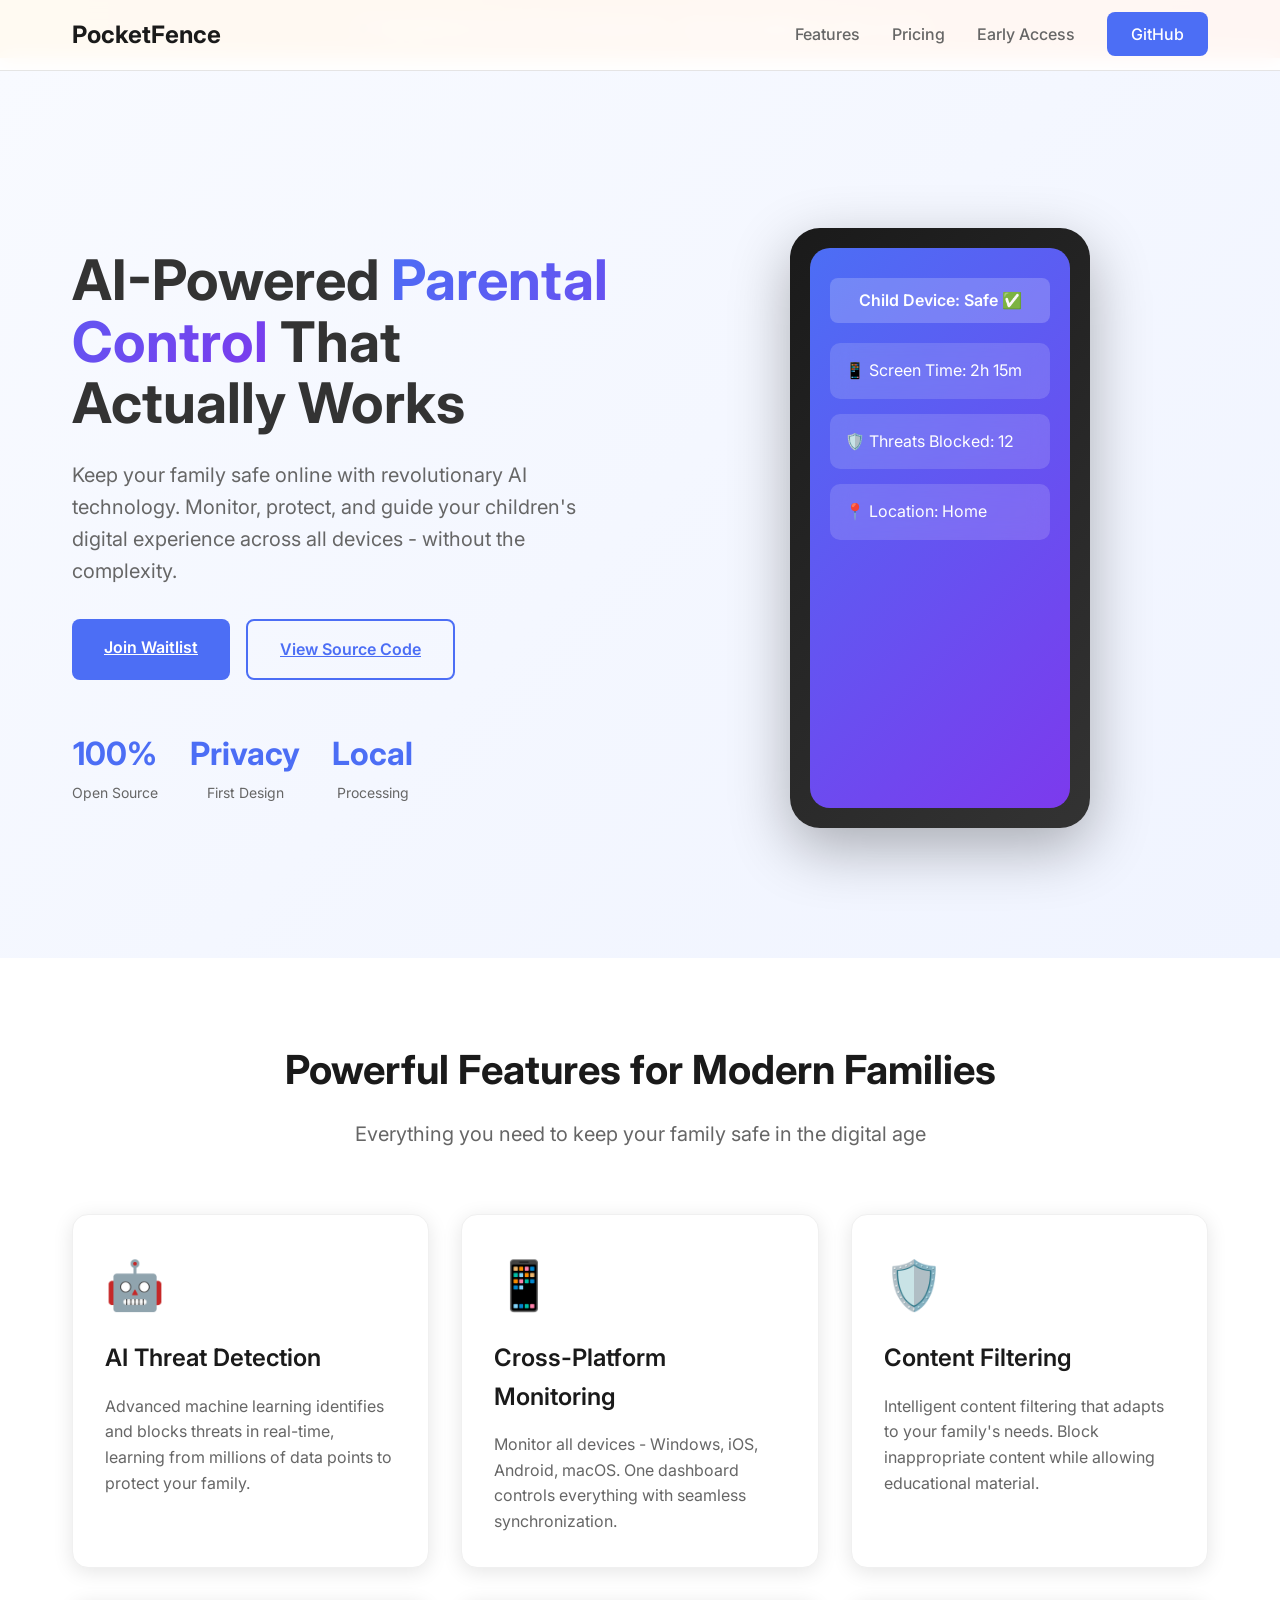
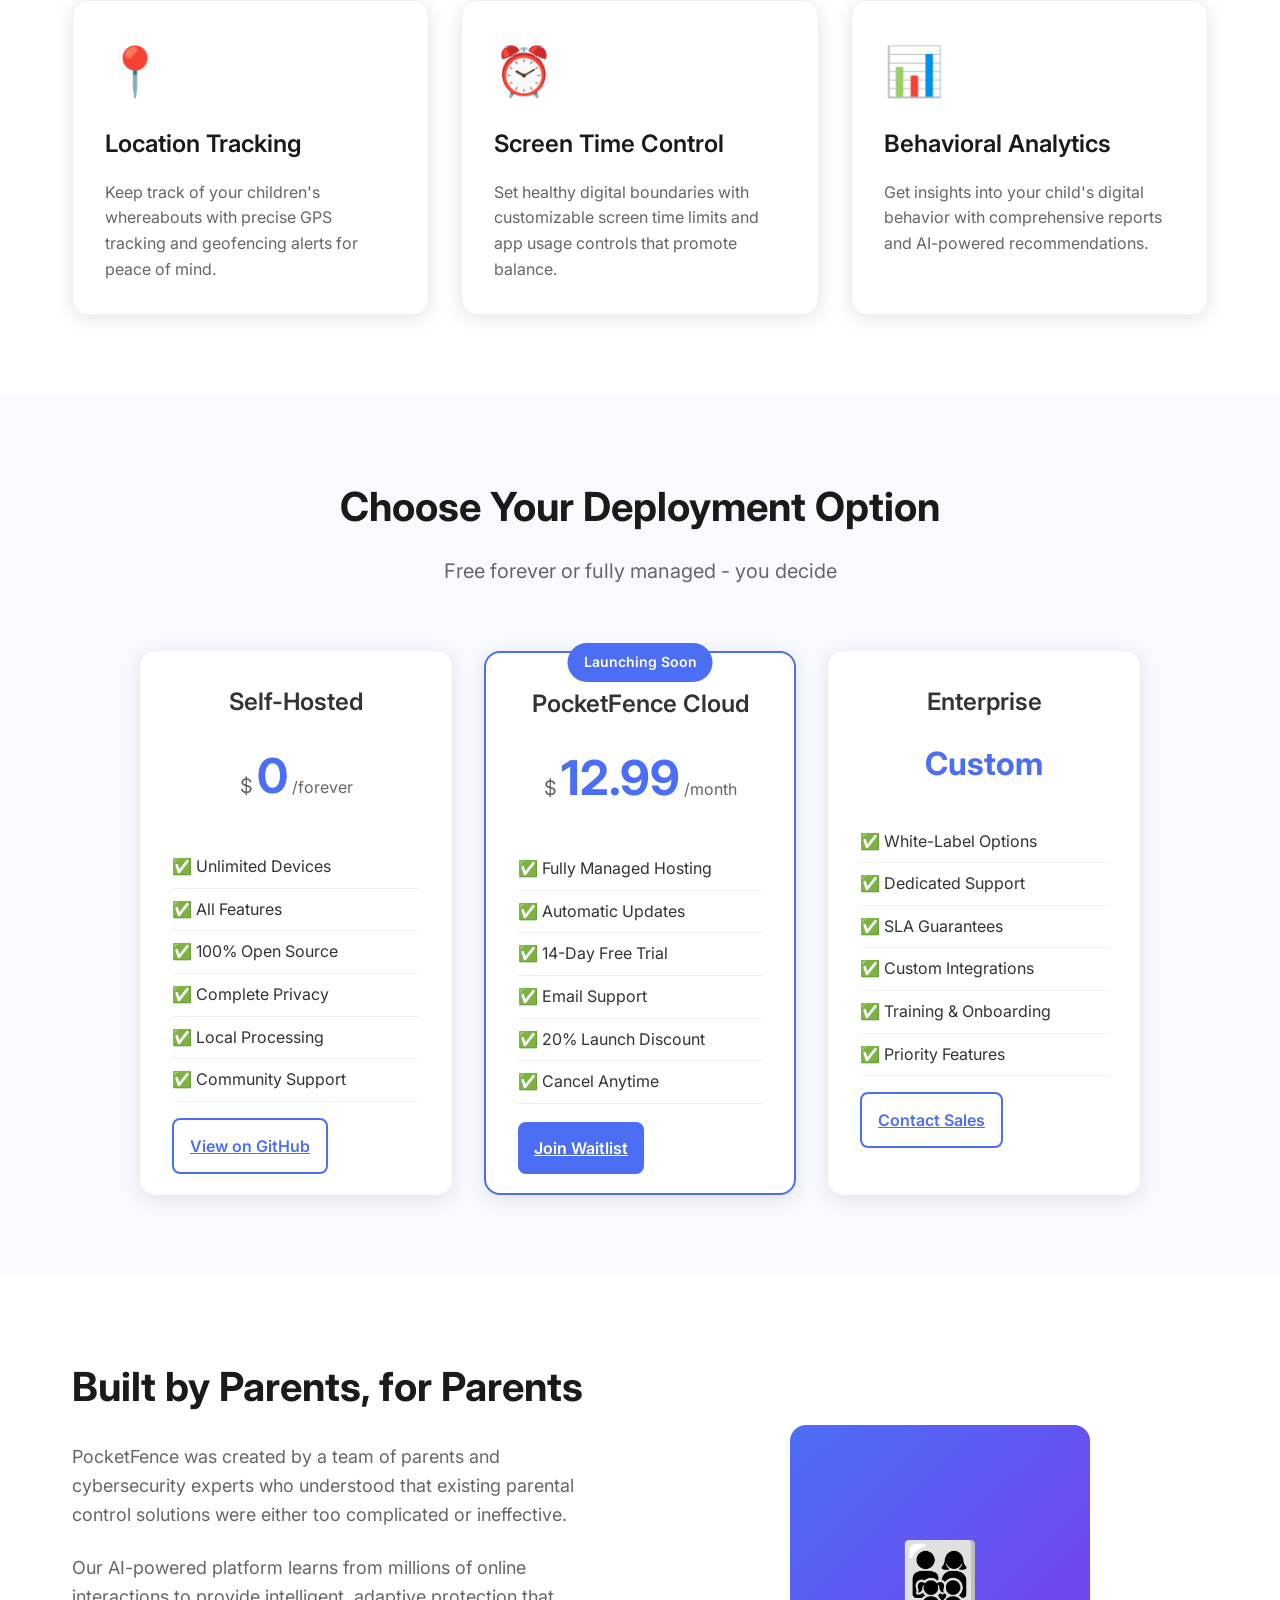
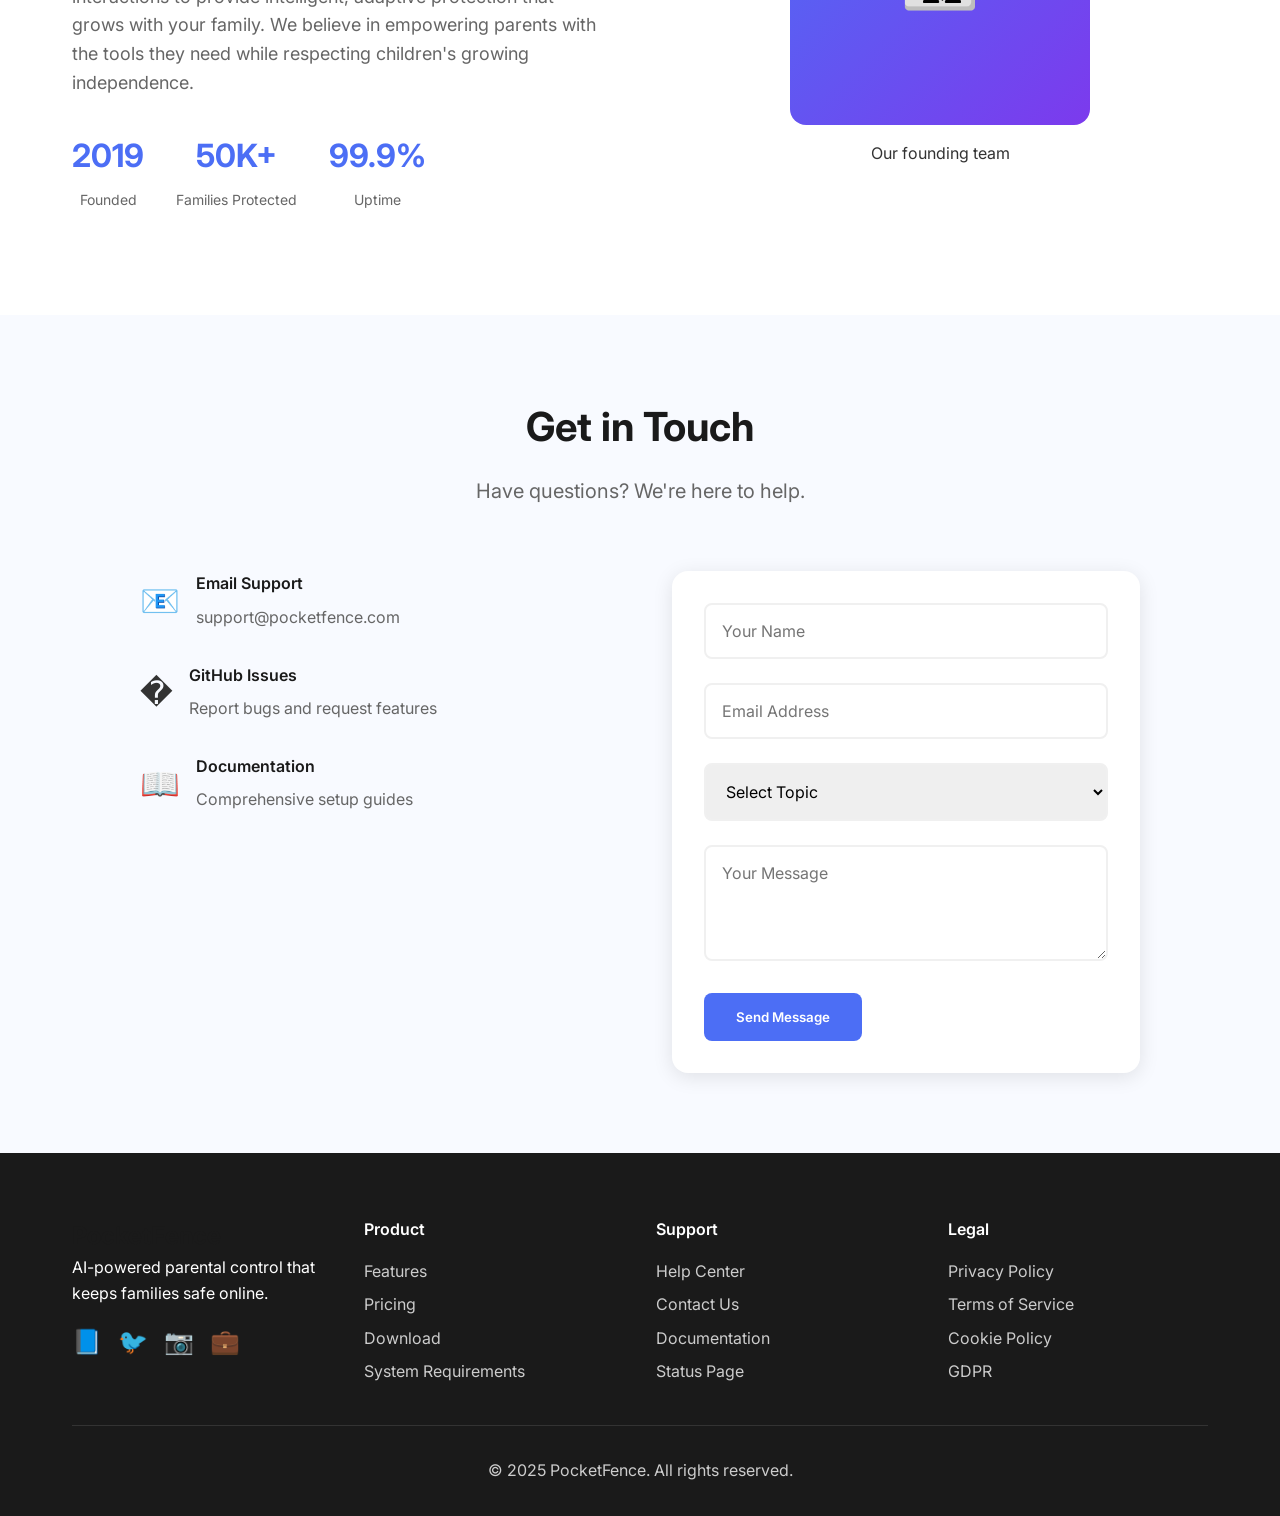
==== commit b14a61be: "Remove logo image reference from navigation" ====
--- a/index.html
+++ b/index.html
@@ -35,7 +35,6 @@
     <nav class="navbar">
         <div class="nav-container">
             <div class="nav-logo">
-                <img src="logo.png" alt="PocketFence Logo" class="logo">
                 <span class="logo-text">PocketFence</span>
             </div>
             <ul class="nav-menu">
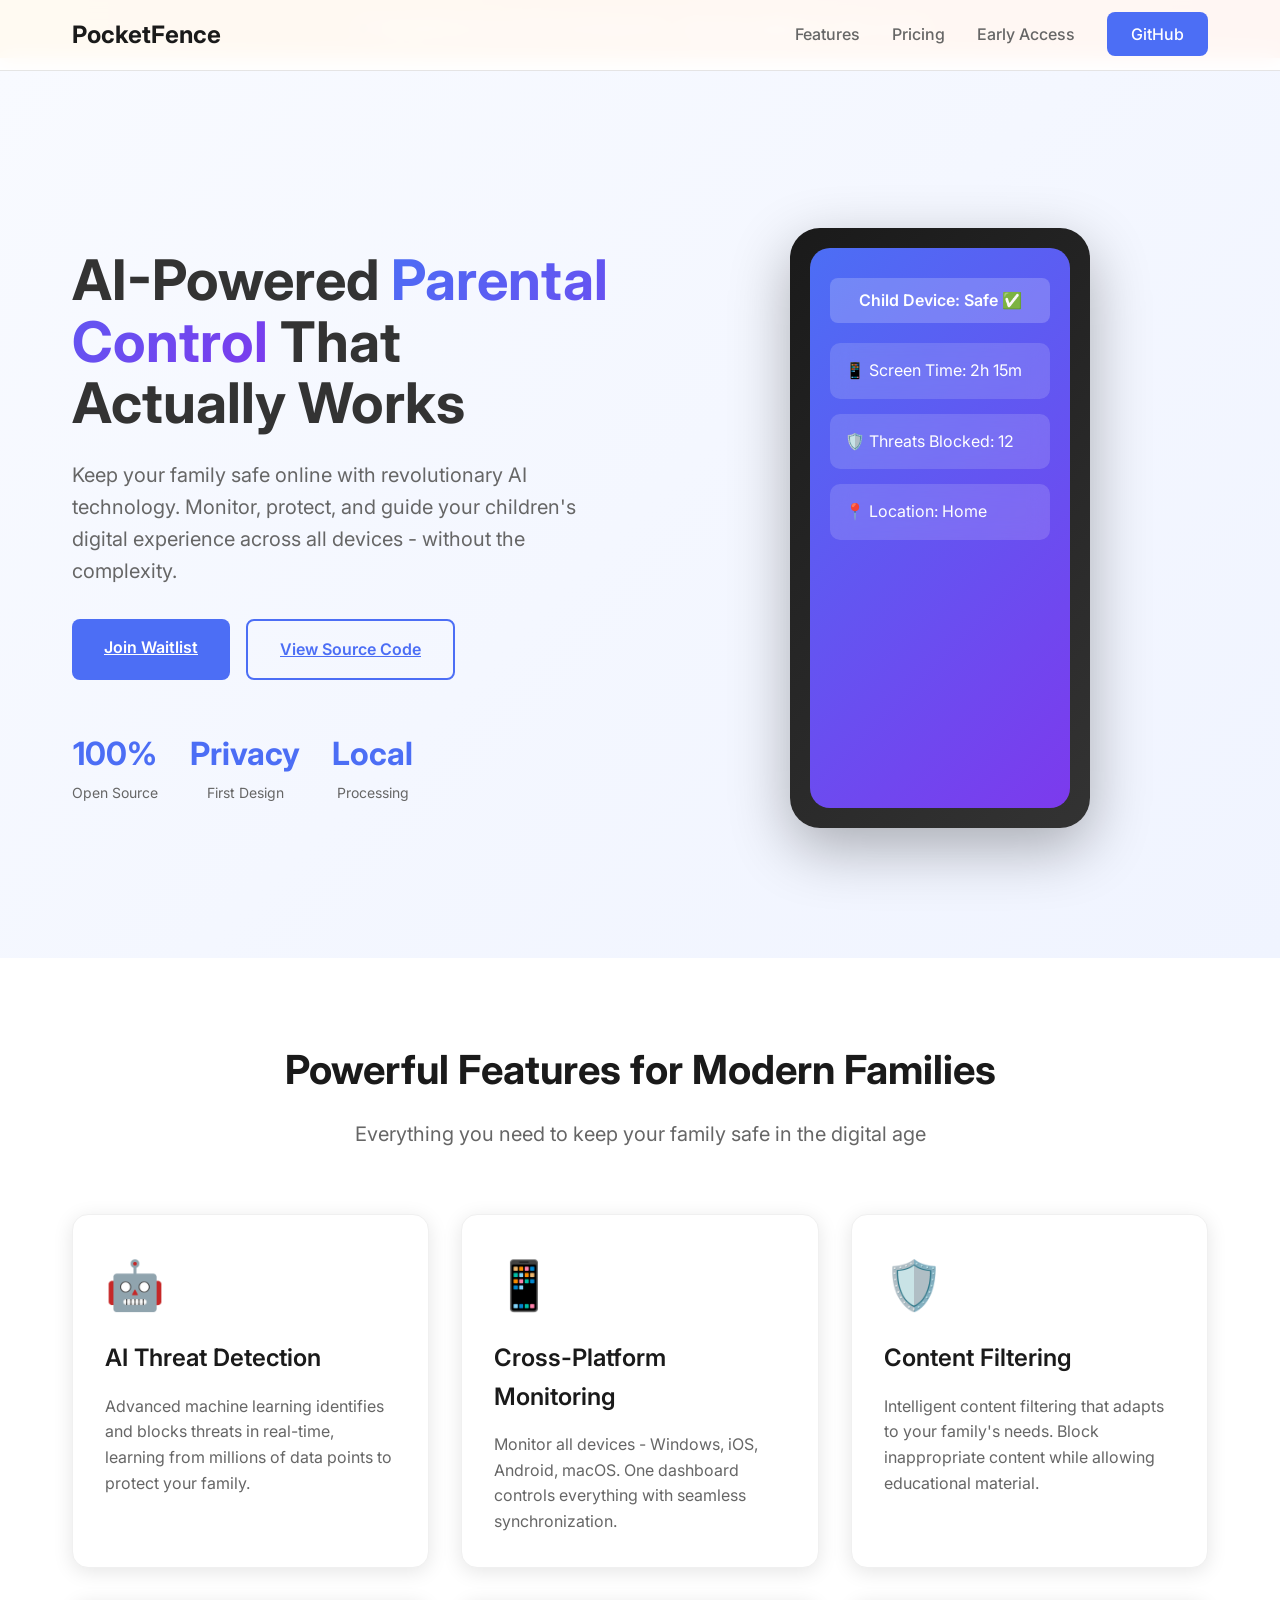
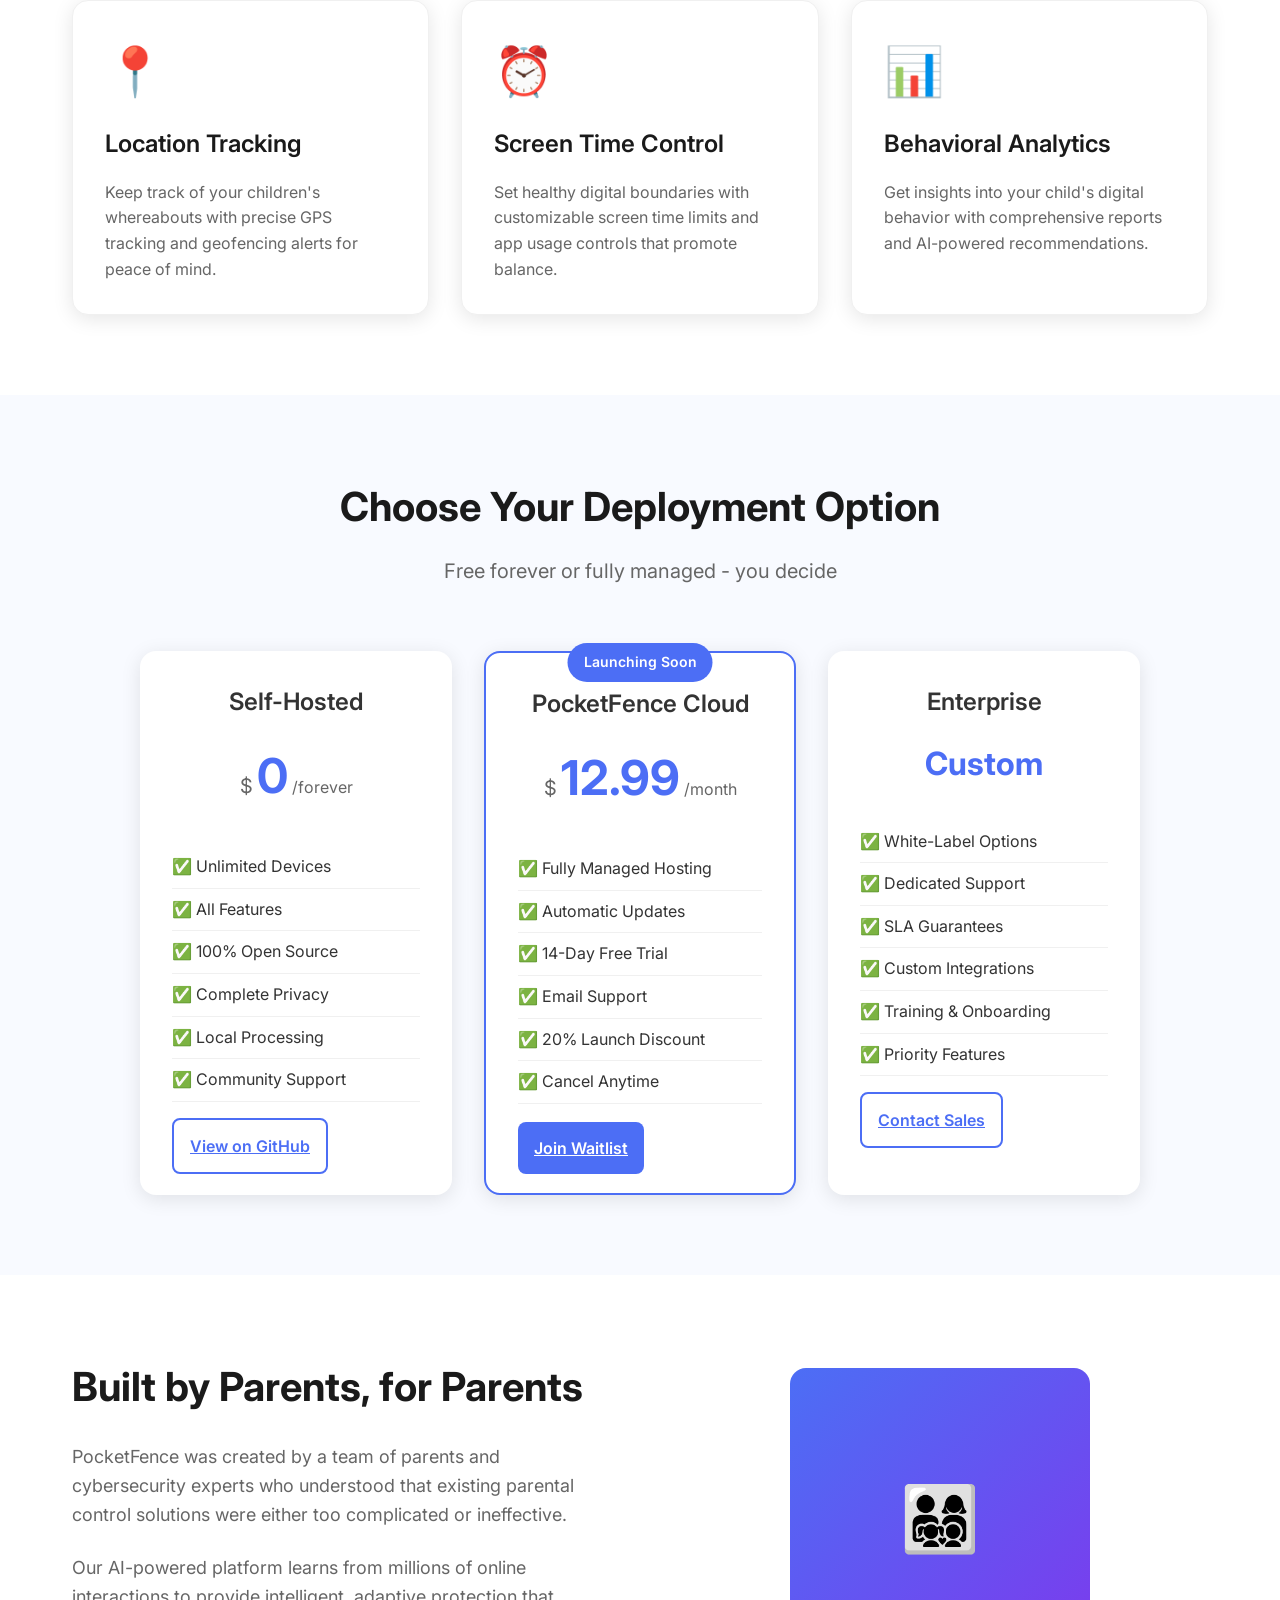
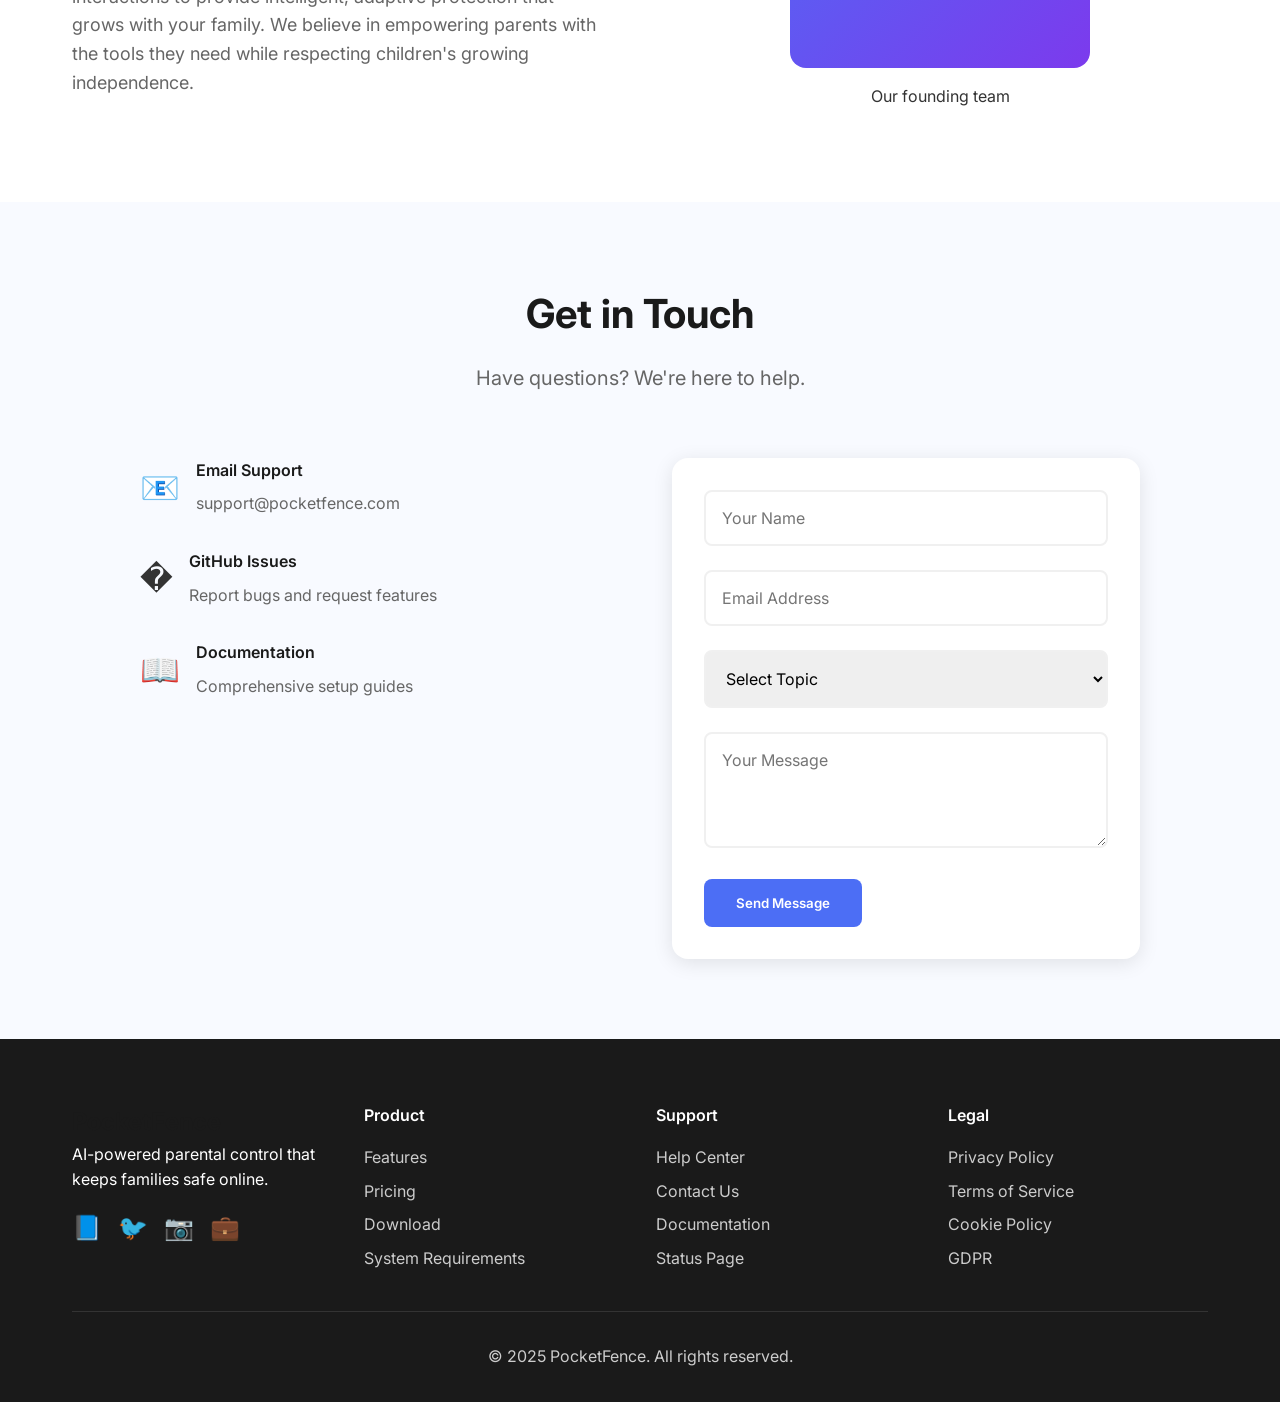
==== commit 4e22edcd: "Remove founded, protected, and uptime statistics" ====
--- a/index.html
+++ b/index.html
@@ -218,20 +218,6 @@
                     <h2>Built by Parents, for Parents</h2>
                     <p>PocketFence was created by a team of parents and cybersecurity experts who understood that existing parental control solutions were either too complicated or ineffective.</p>
                     <p>Our AI-powered platform learns from millions of online interactions to provide intelligent, adaptive protection that grows with your family. We believe in empowering parents with the tools they need while respecting children's growing independence.</p>
-                    <div class="about-stats">
-                        <div class="about-stat">
-                            <h3>2019</h3>
-                            <p>Founded</p>
-                        </div>
-                        <div class="about-stat">
-                            <h3>50K+</h3>
-                            <p>Families Protected</p>
-                        </div>
-                        <div class="about-stat">
-                            <h3>99.9%</h3>
-                            <p>Uptime</p>
-                        </div>
-                    </div>
                 </div>
                 <div class="about-visual">
                     <div class="team-photo">
